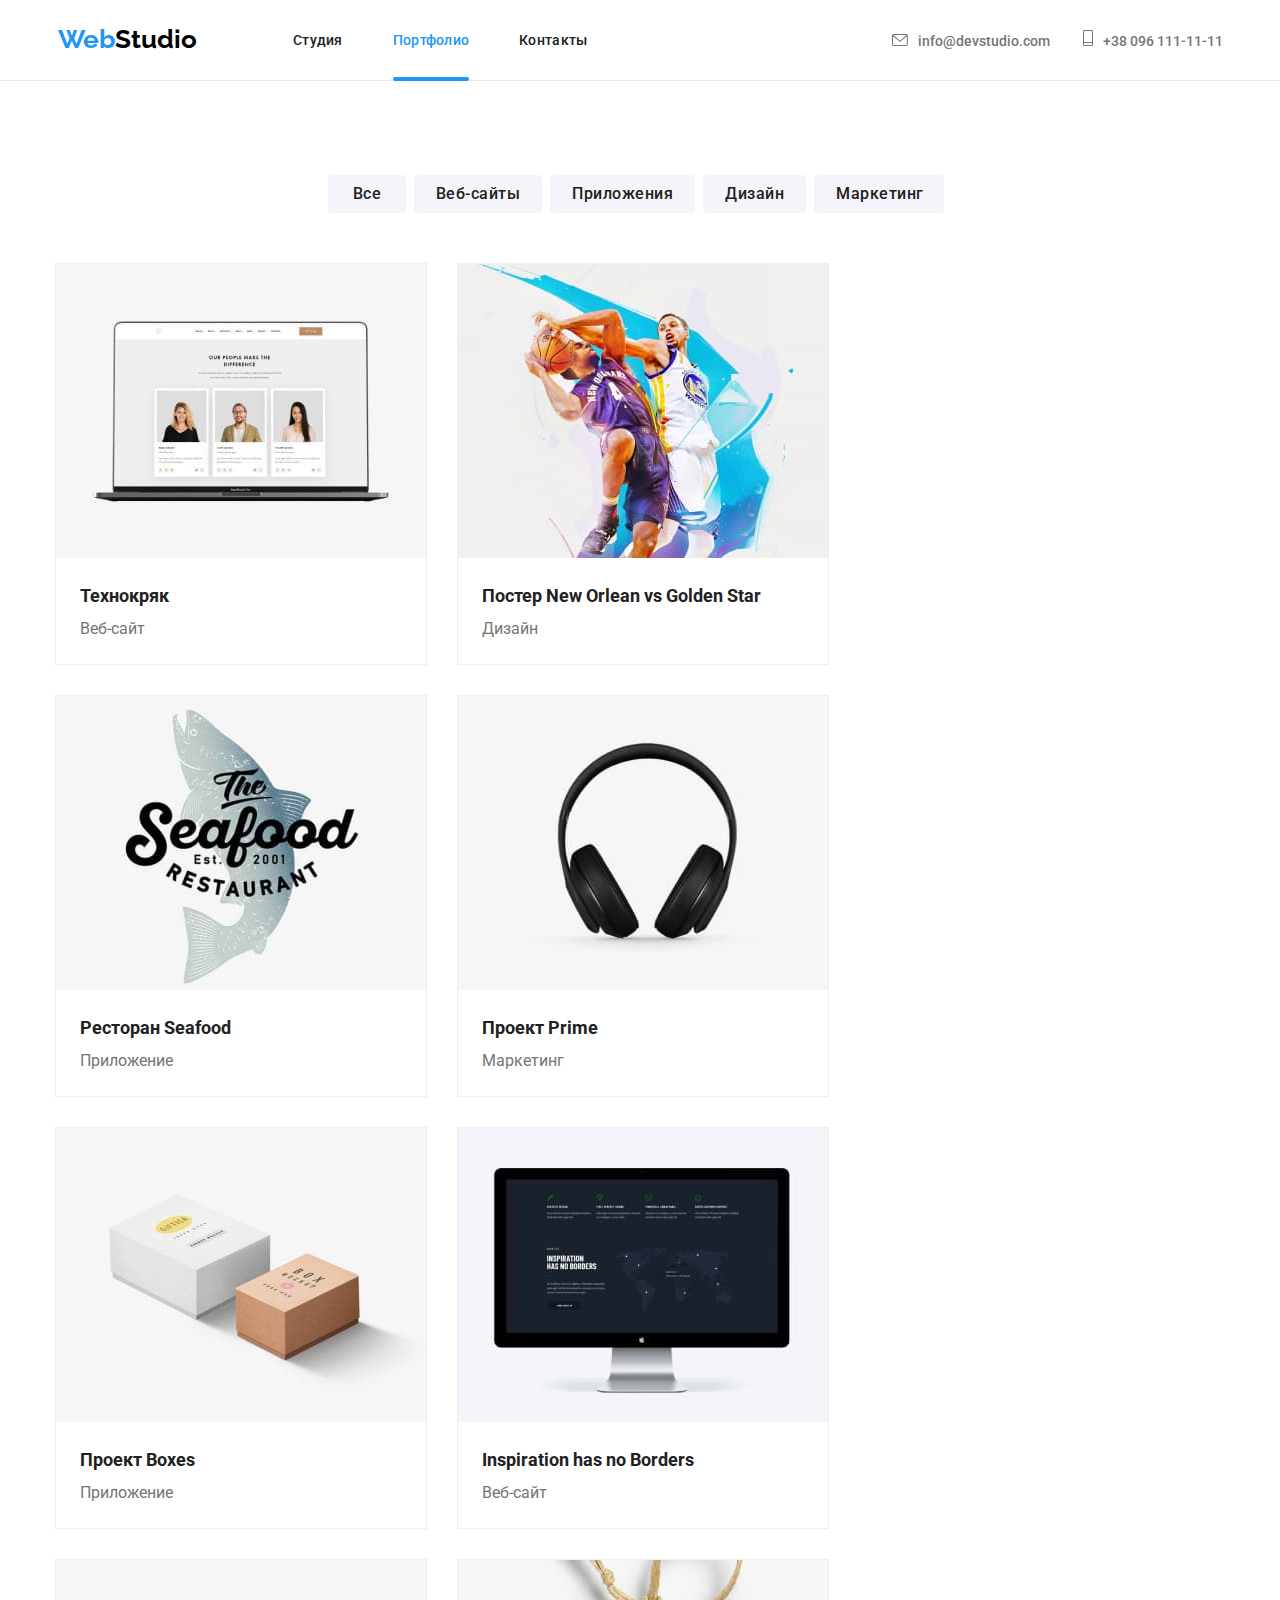
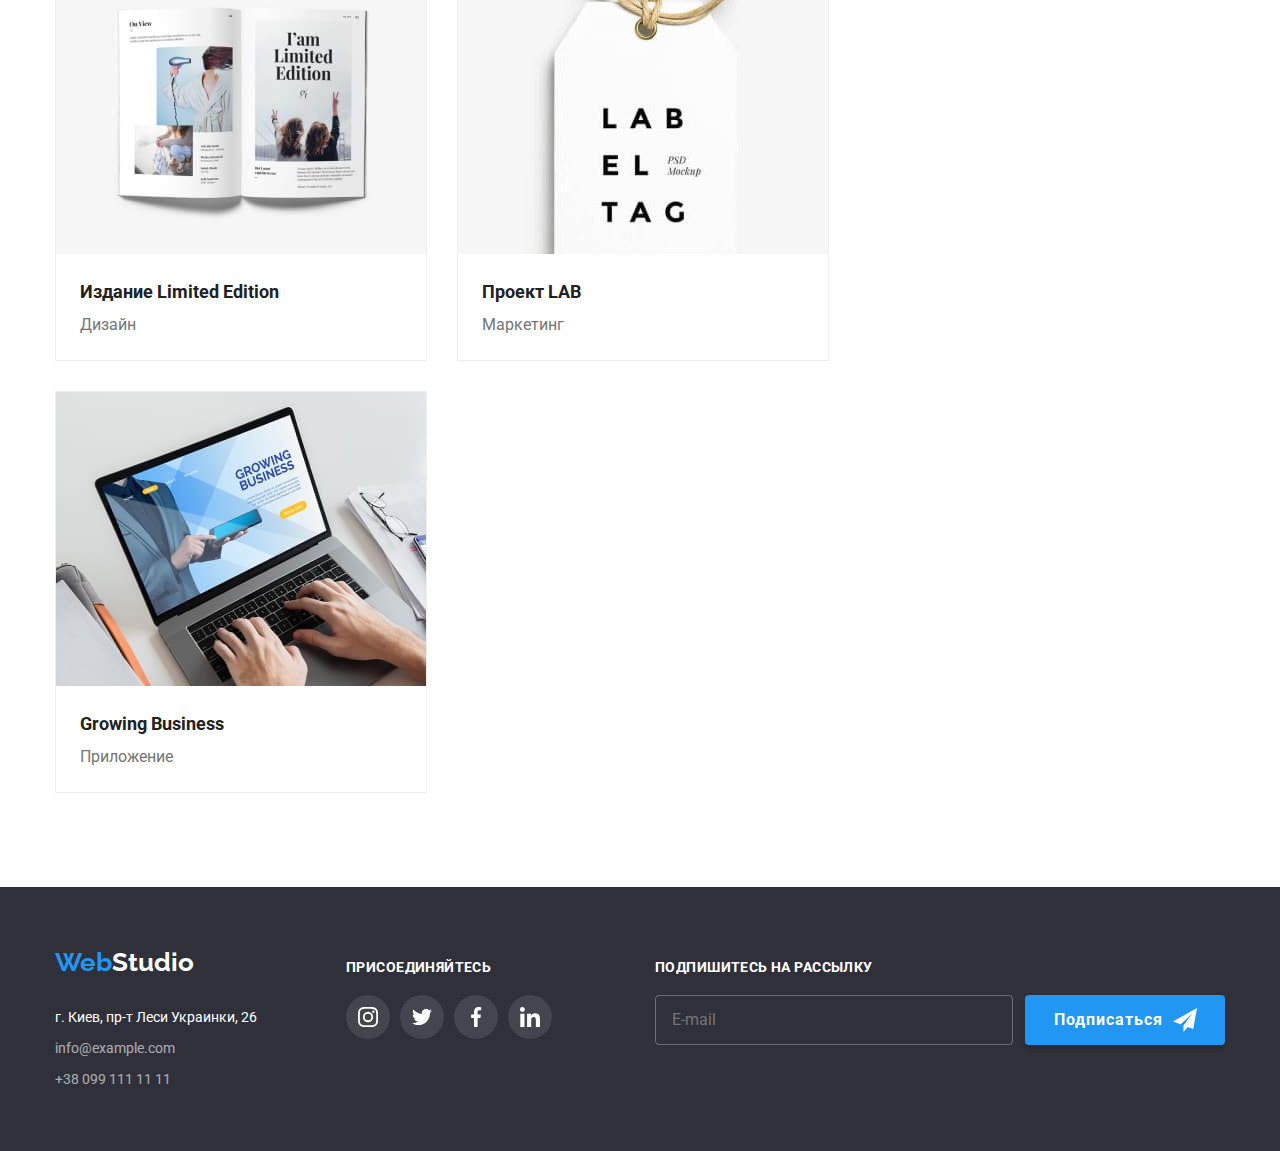
==== portfolio.html @ 34b44bb9 "-" ====
<!DOCTYPE html>
<html lang="ru">
<head>
    <meta charset="UTF-8">
    <meta name="viewport" content="width=device-width, initial-scale=1.0">
    <title>Веб Студия-Портфолио</title>

<!-- подключаем шрифты -->
<link rel="preconnect" href="https://fonts.gstatic.com">
<link href="https://fonts.googleapis.com/css2?family=Raleway:wght@700&family=Roboto:wght@400;500;700;900&display=swap"
      rel="stylesheet">

<!-- подключаем normalize и CSS -->
<!-- <link rel="stylesheet" href="./css/modern-normalize.css"> -->
<link rel="stylesheet" href="https://cdnjs.cloudflare.com/ajax/libs/modern-normalize/1.0.0/modern-normalize.min.css">
<link rel="stylesheet" href="./css/style.css">

</head>
<body>
     <header class="header">
     <div class="container">
     <div class="container-logo">
         <a href="./index.html"><span class="header-logo-web">Web</span><span class="header-logo-studio">Studio</span></a>
            </div>
            <nav class="navigation">
                <ul class="navigation-list">
                    <li class="navigation-list-item">
                        <a class="header-navigation-list-link navigation-link" href="./index.html"> Студия </a>
                    </li>
                    <li class="navigation-list-item">
                        <a class="header-navigation-list-link curentpage accent" href="./portfolio.html"> Портфолио </a>
                    </li>
                    <li class="navigation-list-item">
                        <a class="header-navigation-list-link navigation-link" href="#"> Контакты </a>
                    </li>
                </ul>
            </nav>
        <address class="address">
            <a href="mailto:info@devstudio.com" class="header-email-link">
                <svg class="ico-mail">
                    <use href="./images/icon.svg#envelope">
                    </use>
                </svg>info@devstudio.com
            </a>
            <a href="tel:+380991111111" class="header-tel-link">
                <svg class="ico-tel">
                    <use href="./images/icon.svg#Vector">
                    </use>
                </svg>+38 096 111-11-11
            </a>
        </address>
        </div>
        </header>

<main>
<h1 class="visually-hidden">Портфолио</h1>

<section class="portfolio-section">
   <div class="container"> 
<h2 class="visually-hidden">Список портфолио</h2>
<!--заглавие фильтр-->

<!-- !!! задать в спокойном состоянии фон и цвет и hover + focus -->
<ul class="portfolio-navigation-list">
    <li> <button type="button" class="pbutton all pbtn">Все</button>
    </li>
    <li> <button type="button" class="pbutton website pbtn">Веб-сайты</button>
    </li>
    <li> <button type="button" class="pbutton application pbtn">Приложения</button>
    </li>
    <li> <button type="button" class="pbutton design pbtn">Дизайн</button>
    </li>
    <li> <button type="button" class="pbutton marketing pbtn">Маркетинг</button>
    </li>
</ul>

<!---Проэкты--> 
<ul class="projects-section">
    <li class="projects-section-item">
        <a href="#" class="navigation-list-link">
            <div class="project-card-thumb"> 
                <img src="images/01technocryak.jpg" alt="Ноутбук с изображением веб сайта" width="370" height="294" >
                <p class="thumb">
                        Технокряк это современная площадка распространения
                        коронавируса. Компании используют эту платформу для
                        цифрового шпионажа и атак на защищённые сервера
                        конкурентов.
                </p>
            </div>
            <div class="container-projects">
                 <h3 class="portfolio-card-head">Технокряк</h3>
                 <p class="portfolio-card-text">Веб-сайт</p>
            </div>
        </a>
    </li>
    <li class="projects-section-item">
        <a href="#"  class="navigation-list-link">
            <div class="project-card-thumb">
                <img src="images/02posterneworlean.jpg" alt="Два баскетболиста" width="370" height="294">
                <p class="thumb">
                    Lorem ipsum dolor sit amet consectetur adipisicing elit. 
                    Soluta ad enim alias laboriosam placeat molestiae! Magni autem culpa, 
                    enim voluptas ad asperiores eligendi amet iste pariatur quibusdam deserunt quod maiores.
                </p>
            </div>
            <div class="container-projects">
                 <h3 class="portfolio-card-head">Постер New Orlean vs Golden Star</h3>
                 <p class="portfolio-card-text">Дизайн</p>
            </div>
        </a>
    </li>
    <li class="projects-section-item">
        <a href="#"  class="navigation-list-link">
            <div class="project-card-thumb">
                <img src="images/03restaurantseafood.jpg" alt="Рекламный банер ресторана" width="370" height="294">
                <p class="thumb">
                    Lorem ipsum dolor sit amet consectetur adipisicing elit.
                    Soluta ad enim alias laboriosam placeat molestiae! Magni autem culpa,
                    enim voluptas ad asperiores eligendi amet iste pariatur quibusdam deserunt quod maiores.
                </p>
            </div>
            <div class="container-projects">
                <h3 class="portfolio-card-head">Ресторан Seafood</h3>
                <p class="portfolio-card-text">Приложение</p>
            </div>
        </a>
    </li>
    <li class="projects-section-item">
        <a href="#"  class="navigation-list-link">
            <div class="project-card-thumb">
                <img src="images/04projectprime.jpg" alt="Чёрные наушники" width="370" height="294">
                <p class="thumb">
                    Lorem ipsum dolor sit amet consectetur adipisicing elit.
                    Soluta ad enim alias laboriosam placeat molestiae! Magni autem culpa,
                    enim voluptas ad asperiores eligendi amet iste pariatur quibusdam deserunt quod maiores.
                </p>
            </div>
            <div class="container-projects">
                <h3 class="portfolio-card-head">Проект Prime</h3>
                <p class="portfolio-card-text">Маркетинг</p>
            </div>
        </a>
    </li>
<li class="projects-section-item">
    <a href="#"  class="navigation-list-link">
        <div class="project-card-thumb">
            <img src="images/05projectboxes.jpg" alt="Две коробки белая и коричневая" width="370" height="294">
            <p class="thumb">
                Lorem ipsum dolor sit amet consectetur adipisicing elit.
                Soluta ad enim alias laboriosam placeat molestiae! Magni autem culpa,
                enim voluptas ad asperiores eligendi amet iste pariatur quibusdam deserunt quod maiores.
            </p>
        </div>
        <div class="container-projects">
             <h3 class="portfolio-card-head">Проект Boxes</h3>
             <p class="portfolio-card-text">Приложение</p>
        </div>
    </a>
</li>
<li class="projects-section-item">
    <a href="#"  class="navigation-list-link">
        <div class="project-card-thumb">
            <img src="images/06inspiration.jpg" alt="Монитор с изображением" width="370" height="294">
            <p class="thumb">
                Lorem ipsum dolor sit amet consectetur adipisicing elit.
                Soluta ad enim alias laboriosam placeat molestiae! Magni autem culpa,
                enim voluptas ad asperiores eligendi amet iste pariatur quibusdam deserunt quod maiores.
            </p>
        </div>
        <div class="container-projects">
             <h3 class="portfolio-card-head">Inspiration has no Borders</h3>
             <p class="portfolio-card-text">Веб-сайт</p>
        </div>
    </a>
</li>
<li class="projects-section-item">
    <a href="#"  class="navigation-list-link">
        <div class="project-card-thumb">
            <img src="images/07publishlimitededition.jpg" alt="Открытая книга" width="370" height="294">
            <p class="thumb">
                Lorem ipsum dolor sit amet consectetur adipisicing elit.
                Soluta ad enim alias laboriosam placeat molestiae! Magni autem culpa,
                enim voluptas ad asperiores eligendi amet iste pariatur quibusdam deserunt quod maiores.
            </p>
        </div>
        <div class="container-projects">
             <h3 class="portfolio-card-head">Издание Limited Edition</h3>
             <p class="portfolio-card-text">Дизайн</p>
        </div>
    </a>
</li>
<li class="projects-section-item">
    <a href="#"  class="navigation-list-link">
        <div class="project-card-thumb">
            <img src="images/08projectlab.jpg" alt="Белая этикетка с надписью LAB EL TAG" width="370" height="294">
            <p class="thumb">
               Lorem ipsum dolor sit amet consectetur adipisicing elit.
               Soluta ad enim alias laboriosam placeat molestiae! Magni autem culpa,
               enim voluptas ad asperiores eligendi amet iste pariatur quibusdam deserunt quod maiores.
            </p>
        </div>
        <div class="container-projects">
             <h3 class="portfolio-card-head">Проект LAB</h3>
             <p class="portfolio-card-text">Маркетинг</p>
        </div>
    </a>
</li>
<li class="projects-section-item">
    <a href="#"  class="navigation-list-link">
        <div class="project-card-thumb">
            <img src="images/09growingbusiness.jpg" alt="Ноутбук на рабочем столе с открытым приложением" width="370" height="294">
            <p class="thumb">
               Lorem ipsum dolor sit amet consectetur adipisicing elit.
               Soluta ad enim alias laboriosam placeat molestiae! Magni autem culpa,
               enim voluptas ad asperiores eligendi amet iste pariatur quibusdam deserunt quod maiores.
            </p>
        </div>
        <div class="container-projects">
             <h3 class="portfolio-card-head">Growing Business</h3>
             <p class="portfolio-card-text">Приложение</p>
        </div>
    </a>
</li>
</ul>
</div> 
</section>
   
 </main>

<!-- Подвал -->
<footer class="footer">
    <div class="container flex">
        <div class="contaсt-navigation">
            <a href="index.html"><span class="footer-logo-web">Web</span><span
                    class="footer-logo-studio">Studio</span></a>
            <address>
                <ul class="footer-address-list">
                    <li class="footer-address-location">
                        <a href="https://goo.gl/maps/pXZyXXm4pR66iuyq8" class="footer-address-location-link">г. Киев,
                            пр-т Леси Украинки, 26</a>
                    </li>
                    <li class="footer-address-contact">
                        <a href="mailto:info@example.com" class="footer-address-contact-link">info@example.com</a>
                    </li>
                    <li class="footer-address-contact">
                        <a href="tel:+380991111111" class="footer-address-contact-link">+38 099 111 11 11</a>
                    </li>
                </ul>
            </address>
        </div>
        <div class="social">
            <p class="slogan">присоединяйтесь</p>
            <ul class="connect-list">

                <li class="connect-item">
                    <a href="" class="connect-link">
                        <svg class="connect-icon">
                            <use href="./images/icon.svg#instagram"></use>
                        </svg>
                    </a>
                </li>

                <li class="connect-item">
                    <a href="" class="connect-link">
                        <svg class="connect-icon">
                            <use href="./images/icon.svg#twitter"></use>
                        </svg>
                    </a>
                </li>

                <li class="connect-item">
                    <a href="" class="connect-link">
                        <svg class="connect-icon">
                            <use href="./images/icon.svg#facebook"></use>
                        </svg>
                    </a>
                </li>

                <li class="connect-item">
                    <a href="" class="connect-link">
                        <svg class="connect-icon">
                            <use href="./images/icon.svg#linkedin"></use>
                        </svg>
                    </a>
                </li>

            </ul>
        </div>
        <!--Подпишитесь на рассылку Подвал-->
        <div class="subscribe">
            <p class="subscribe-text">Подпишитесь на рассылку</p>
            <form action="" class="subscribe-form">
        
                <input type="text" name="foot_email" id="foot_email" class="footer-input" placeholder="E-mail">
        
                <button type="submit" class="subscribe-button">
                    <span class="subscribe-button-text">Подписаться</span>
                    <svg class="subscribe-button-icon">
                        <use href="./images/icon.svg#icon-icon-send"></use>
                    </svg>
                </button>
            </form>
        </div>
        </div>
        </footer>
</body>
</html>
---- css/style.css ----
/* Глобальный border-box */
/* html {
  box-sizing: border-box;
}

*,
*::before,
*::after {
  box-sizing: inherit;
} */

* *,
*::before,
*::after {
  box-sizing: border-box;
}

:root {
  /*Шрифты*/
  --maine-font: Roboto, sans-serif;
  --secondary-font: Raleway, sans-serif;

  /*общее использует logo; hover; focus; hero-bottom */
  --accent-color: #2196f3;
  --main-color-text: #212121;
  --second-color-text: #757575;
  --separatory-line: #ececec;
  --social-icon: #afb1b8;
  --icon-link-color: #afb1b8;
  --close-color: rgba(0, 0, 0, 0.1);

  /*герой*/
  --hero-background-color: #c4c4c4;
  --hero-text-color: #fff;
  --hero-button-text-color: #ffffff;

  /*модальное окно*/
  --backdrop-color: rgba(0, 0, 0, 0.5);
  --portfolio-button-bgcolor-active: #2196f3;

  /*форма модального окна*/
  --text-lable: #757575;
  --modal-form-input-border-color: rgba(33, 33, 33, 0.2);
  --commits-placeholder: rgba(117, 117, 117, 0.5);
  --input-icon-color: #212121;
  --input-focus-icon-color: #2196f3;
  --checkbox-border: #212121;
  --modal--button-hover: #188ce8;

  /*наша команда*/
  --social-ico-acent: #fff;

  /*подвал*/
  --footer-bgcolor: #2f303a;
  --logo-text-color: #fff;
  --footer-text-color: #ffffff;
  --footer-address-contact: rgba(255, 255, 255, 0.6);
  --logo-text-color-10p: rgba(255, 255, 255, 0.1);
  --subscribe-button-color: #2196f3;
  --subscribe-button-text: #fff;
  --button-shadow-box: rgba(0, 0, 0, 0.15);
  --input-border: rgba(255, 255, 255, 0.3);
  --footer-input-user-text: #fff;

  /*Карточка портфолио*/
  --portfolio-button-text-active-color: #fff;
  --thumb-text-color: #fff;
  --thumb-background-color: rgba(33, 150, 243, 0.9);
}
h1,
h2,
h3,
h4,
h5,
h6,
p {
  margin: 0;
}

ul,
ol {
  margin: 0;
  padding: 0;
}

img {
  display: block;
}

.address {
  font-style: normal;
}

/* убираем подчёркивание с ссылок */
a {
  text-decoration: none;
}
/* a:visited {
  color: #000000; 
 } */

/* убираем точки из списков */
ul {
  list-style: none;
}

/* скрываем заголовки */
.visually-hidden {
  position: absolute;
  width: 1px;
  height: 1px;
  margin: -1px;
  border: 0;
  padding: 0;
  white-space: nowrap;
  clip-path: inset(100%);
  clip: rect(0 0 0 0);
  overflow: hidden;
}

.container {
  width: 1200px;
  margin-left: auto;
  margin-right: auto;
  /* margin: 0 auto; */
  padding-left: 15px;
  padding-right: 15px;
}

/* контейнер для логотипа */
.container-logo {
  display: inline-block;
  min-width: 145px;
  margin-right: 93px;
  text-align: center;
}

/* логотип web */
.header-logo-web {
  font-family: var(--secondary-font);
  font-style: normal;
  font-weight: bold;
  font-size: 26px;
  line-height: 31px;
  color: var(--accent-color);
}

/* логотип studio */
.header-logo-studio {
  font-family: var(--secondary-font);
  font-style: normal;
  font-weight: bold;
  font-size: 26px;
  line-height: 31px;
  color: #000000;
}

/* контейнер размер */
.header {
  border-bottom: 1px solid var(--separatory-line);
  /* padding-top: 24px;
  padding-bottom: 25px; */
  max-width: 1600px;
  margin-left: auto;
  margin-right: auto;
}

.header .container {
  display: flex;
  align-items: center;
  box-sizing: border-box;
  background-color: #fff;
}

/* ссылка на email в хедере*/
.header-email-link {
  text-decoration: none;
  font-family: var(--maine-font);
  font-style: normal;
  font-weight: 500;
  font-size: 14px;
  line-height: 16px;
  color: var(--second-color-text);
  margin-right: 30px;
}
/*ссылка на телефон в хедере*/
.header-tel-link {
  text-decoration: none;
  font-family: var(--maine-font);
  font-style: normal;
  font-weight: 500;
  font-size: 14px;
  line-height: 16px;
  color: var(--second-color-text);
}

/* стили ссылки при ховере для адреса */
.header-email-link:hover,
.header-tel-link:hover,
.header-email-link:focus,
.header-tel-link:focus {
  text-decoration: none;
  font-family: var(--maine-font);
  font-style: normal;
  font-weight: 500;
  font-size: 14px;
  line-height: 16px;
  color: var(--accent-color);
  transition: color 250ms cubic-bezier(0.4, 0, 0.2, 1);
  /* outline: none; */
}
/* Студия - Наша Команда акцент ссылок - иконки */
.social-icon:hover,
.social-icon:focus {
  background-color: var(--accent-color);
  border-radius: 50%;
  color: var(--social-ico-acent);
  /* outline: none; */
}

/* Подвал акцент ссылок */
.connect-link:hover,
.connect-link:focus {
  border-radius: 50%;
  background-color: var(--accent-color);
  /* outline: none; */
}

.link-icon:hover,
.link-icon:focus {
  color: var(--accent-color);
  /* outline: none; */
}
.ico-mail {
  width: 16px;
  height: 12px;
  margin-right: 10px;
  fill: currentColor;
}
.ico-tel {
  width: 10px;
  height: 16px;
  margin-right: 10px;
  fill: currentColor;
  text-align: center;
}

/* hero */
.hero {
  box-sizing: border-box;
  text-align: center;
  max-width: 1600px;
  height: 600px;
  margin-left: auto;
  margin-right: auto;
  background-image: linear-gradient(
      to right,
      rgba(47, 48, 58, 0.4),
      rgba(47, 48, 58, 0.4)
    ),
    url("../images/hero.jpg");
  background-repeat: no-repeat;
  background-position: center;
  background-size: cover;
  padding-top: 200px;
  padding-bottom: 200px;
}

.hero-title {
  display: inline-block;
  font-family: var(--maine-font);
  font-weight: 900;
  font-size: 44px;
  line-height: 1.363;
  text-align: center;
  letter-spacing: 0.06em;
  text-transform: uppercase;
  color: #ffffff;

  margin-left: auto;
  margin-right: auto;
  margin-bottom: 30px;
  width: 696px;
  min-height: 120px;
  /* margin: 200px 452px 30px 452px; */
}

/* кнопка для hero - главная страница  */
.hero-button {
  display: flex;
  padding: 0;
  width: 200px;
  min-height: 50px;
  box-shadow: 0px 4px 4px rgba(0, 0, 0, 0.15);
  border-radius: 4px;
  border: none;
  background-color: var(--accent-color);
  justify-content: center;
  align-items: center;
  margin-left: auto;
  margin-right: auto;
  color: var(--hero-button-text-color);
  letter-spacing: 0.06em;
  font-family: var(--maine-font);
  font-weight: 700;
  font-size: 16px;
  line-height: 1.875;
  /* padding: 10px 32px;
  margin: 0px 700px 294px 700px;
  text-align: center; */
}

/*  Особенности */
.features {
  padding-top: 94px;
}
.features-list {
  display: flex;
}

.indent {
  margin-right: 30px;
}

.features-item {
  width: 270px;
  padding: 0px;
}

.features-item-head {
  font-family: var(--maine-font);
  font-style: normal;
  font-weight: bold;
  font-size: 14px;
  line-height: 16px;
  color: var(--main-color-text);
  text-transform: uppercase;
  padding: 0px;
  margin-top: 30px;
}
.features-item-text {
  font-family: var(--maine-font);
  font-style: normal;
  font-weight: normal;
  font-size: 14px;
  line-height: 24px;
  color: var(--second-color-text);

  margin-top: 10px;
  padding: 0px;
}

.features-icon-box {
  display: flex;
  align-items: center;
  justify-content: center;
  height: 120px;
  border: none;
  border-radius: 4px;
  background-color: #f5f4fa;
}
.features-icon {
  width: 70px;
}
/*  Чем мы занимаемся head */

.whatwedo {
  padding-top: 94px;
  padding-bottom: 94px;
}
.whatwedo-head {
  font-family: var(--maine-font);
  font-style: normal;
  font-weight: bold;
  font-size: 36px;
  line-height: 42px;
  text-align: center;
  color: var(--main-color-text);
}

.whatwedo-list {
  display: flex;
  margin-top: 50px;
}
.whatwedo-item {
  position: relative;
  width: 370px;
  height: 294px;
  background-color: var(--second-color-text);
}
.whatwedo-label {
  position: absolute;
  display: flex;
  justify-content: center;
  align-items: center;
  bottom: 0;
  width: 370px;
  height: 70px;
  background-color: rgba(47, 48, 58, 0.8);
}

.whatwedo-lable-text {
  font-family: var(--maine-font);
  font-style: normal;
  font-weight: bold;
  font-size: 14px;
  line-height: 1.142;
  text-align: center;
  text-transform: uppercase;
  color: #fff;
}

/* Наша команда head*/
.ourteam {
  background-color: #f5f4fa;
  padding-top: 94px;
  padding-bottom: 94px;
}
.ourteam-head {
  font-family: var(--maine-font);
  font-style: normal;
  font-weight: bold;
  font-size: 36px;
  line-height: 42px;
  text-align: center;
  color: var(--main-color-text);
}

.ourteam-list {
  display: flex;
  margin-top: 50px;
}

.container-item {
  display: flex;
  flex-direction: column;
  width: 270px;
  height: 428px;
  background-color: #fff;
  box-shadow: 0px 1px 3px rgba(0, 0, 0, 0.12), 0px 1px 1px rgba(0, 0, 0, 0.14),
    0px 2px 1px rgba(0, 0, 0, 0.2);
  border-radius: 0px 0px 4px 4px;
}
/* Наша команда list h3 */
.ourteam-card-head {
  font-family: var(--maine-font);
  font-style: normal;
  font-weight: 500;
  font-size: 16px;
  line-height: 19px;
  color: var(--main-color-text);
}

/* .ourteam-img {
  display: flex;
  flex-direction: column-reverse;
} */

.ourteam-card-text {
  font-family: var(--maine-font);
  font-style: normal;
  font-weight: normal;
  font-size: 16px;
  line-height: 19px;
  letter-spacing: 0.03em;
  color: var(--second-color-text);
  margin-top: 10px;
}
/*  наша команда container */
.container-ourteam {
  text-align: center;
  padding-top: 30px;
  padding-bottom: 16px;
}
/*  Наша команда SVG */
.card-social-icon {
  display: flex;
  align-items: center;
  justify-content: center;
  width: 206px;
  height: 44px;
  margin: 0 auto 0 auto;
}
.item-social-icon {
  display: flex;
  align-items: center;
  justify-content: center;
  width: 44px;
  height: 44px;

  margin-right: 10px;
}
/*ссылка иконок карточки*/
.social-icon {
  width: 44px;
  height: 44px;
  padding: 12px;
  background-color: transparent;
  border-radius: 50%;
  color: var(--social-icon);
  transition-property: background-color, color;
  transition-duration: 250ms;
  transition-timing-function: cubic-bezier(0.4, 0, 0.2, 1);
}
.svg-icon {
  width: 20px;
  height: 20px;
  fill: currentColor;
}

/* ПОРТФОЛИО */

.portfolio-section {
  box-sizing: border-box;
  /* width: 1170px;
  min-height: 1360px; */
  padding-top: 94px;
  padding-bottom: 94px;
  margin-left: auto;
  margin-right: auto;
}

.portfolio-navigation-list {
  display: flex;
  /* width: 611px;
  height: 54px; */
  list-style: none;
  justify-content: center;
  margin-bottom: 50px; /*16+34 */
}

/* кнопки (фильтр) для портфолио  */
.pbtn {
  font-family: var(--maine-font);
  font-weight: 500;
  font-size: 16px;
  line-height: 1.625;
  letter-spacing: 0.03em;
  border: none;
  border-radius: 4px;
  color: var(--main-color-text);
  background-color: #f5f4fa;
  padding-top: 6px;
  padding-right: 22px;
  padding-bottom: 6px;
  padding-left: 22px;
}

/* стили кнопок при ховере в портфолио */
.pbtn:hover,
.pbtn:focus {
  background-color: var(--accent-color);
  border: none;
  border-radius: 4px;
  font-style: normal;
  font-weight: 500;
  font-size: 16px;
  line-height: 1.625;
  color: #fff;
  /* outline: none; */

  box-shadow: 0px 3px 1px rgba(0, 0, 0, 0.1), 0px 1px 2px rgba(0, 0, 0, 0.08),
    0px 2px 2px rgba(0, 0, 0, 0.12);
}
.all {
  width: 78px;
}
.web-site {
  min-width: 128px;
}
.application {
  width: 145px;
}
.design {
  width: 103px;
}
.marketing {
  width: 130px;
}
.pbutton {
  margin-right: 8px;
  min-height: 38px;
  cursor: pointer;
}

/* ПОРТФОЛИО Проэкты карточки выстраиваем в несколько строк */
.projects-section {
  display: flex;
  flex-wrap: wrap;
  margin-left: -30px;
  margin-bottom: -30px;
}

.projects-section li {
  margin-left: 30px;
  margin-bottom: 30px;
  border: 1px solid #eeeeee;
}
.container-projects {
  padding-top: 20px;
  padding-left: 24px;
  padding-bottom: 20px;
}

/*  навигация студия */
.navigation {
  font-family: var(--maine-font);
  font-weight: 500;
  font-size: 14px;
  line-height: 1.143;
  letter-spacing: 0.02em;
  color: var(--main-color-text);
  width: 294px;

  display: block;
  margin-right: 305px;
}

.navigation-list {
  list-style: none;
  font-family: var(--maine-font);
  font-style: normal;
  font-weight: 500;
  font-size: 14px;
  line-height: 1.142;

  padding-left: 0;
  display: flex;
}

.navigation-list-item:not(:last-child) {
  margin-right: 50px;
}
.navigation-list-item {
  position: relative;
  padding: 32px 0 32px 0;
}

/*фокус текущей страницы */
.accent {
  color: var(--accent-color);
}

.accent::after {
  content: "";
  position: absolute;
  left: 0;
  bottom: 0;
  transform: translateY(1px);
  display: block;
  width: 100%;
  height: 4px;
  background-color: var(--accent-color);
  border-radius: 8px;
}

/*нижняя линия при hover и focus ссылки*/
.navigation-link::after {
  content: "";

  position: absolute;
  left: 0;
  bottom: 0;

  /*opacity: 0;*/
  transform: translateY(1px) scaleX(0);
  transition: transform 250ms cubic-bezier(0.4, 0, 0.2, 1);

  display: block;
  width: 100%;
  height: 4px;
  background-color: var(--accent-color);
  border-radius: 2px;
}
.navigation-link:hover::after,
.navigation-link:focus::after {
  /*opacity: 1;*/
  transform: translateY(1px) scaleX(1);
}

.navigation-link:hover,
.navigation-link:focus {
  color: var(--accent-color);
}

/*ссылки навигации*/

.header-navigation-list-link,
.navigation-list-link {
  text-decoration: none;
  color: var(--main-color-text);

  display: block;
}
/* НАВИГАЦИЯ стили ссылки при ховере */

.header-navigation-list-link:hover,
.header-navigation-list-link:focus {
  color: var(--accent-color);
  /* outline: none; */
}

/* ПОРТФОЛИО стили ссылки при ховере карточки-проэкты */

/* тень на карточке при ховере и фокусе */
.navigation-list-link:hover,
.navigation-list-link:focus {
  /* outline: none; */
  box-shadow: 0px 1px 1px rgba(0, 0, 0, 0.12), 0px 4px 4px rgba(0, 0, 0, 0.06),
    1px 4px 6px rgba(0, 0, 0, 0.16);
}
/*оверлей по ховеру*/
.navigation-list-link:hover .thumb,
.navigation-list-link:focus .thumb {
  transform: translateY(0);
  width: 100%;
  height: 100%;
}

/* ПОРТФОЛИО, синий оверлей с текстом поверх изображения выезжает снизу изображения */

/*скрытие оверлея*/
.project-card-thumb {
  position: relative;
  overflow: hidden;
}

/* оверлей */
.thumb {
  position: absolute;
  left: 0;
  top: 0;
  width: 100%;
  height: 100%;
  font-family: var(--maine-font);
  font-style: normal;
  font-weight: normal;
  font-size: 18px;
  line-height: 1.555;
  letter-spacing: 0.03em;
  color: var(--thumb-text-color);
  background-color: var(--thumb-background-color);
  padding: 63px 24px;
  cursor: default;
  /* overflow: scroll; */
  transform: translateY(100%);
  transition: transform 250ms cubic-bezier(0.4, 0, 0.2, 1);
}

/* портфолио list*/
.portfolio-card-head {
  font-family: var(--maine-font);
  font-style: normal;
  font-weight: 700;
  font-size: 18px;
  line-height: 36px;
  color: var(--main-color-text);
}
.portfolio-card-text {
  font-family: var(--maine-font);
  font-style: normal;
  font-weight: normal;
  font-size: 16px;
  line-height: 30px;
  color: var(--second-color-text);
}

/* подсветка ссылки текущей страницы */
.curentpage {
  color: var(--accent-color);
}

/* Постоянные клиенты */
.clients {
  width: 1170px;
  padding-top: 94px;
  padding-bottom: 94px;
  margin-right: auto;
  margin-left: auto;
}
.conteiner-clients {
  max-width: 1700px;
  height: 182px;
}

.header-client {
  font-family: var(--maine-font);
  font-style: normal;
  font-weight: bold;
  font-size: 36px;
  line-height: 1.166;
  text-align: center;
  letter-spacing: 0.03em;
  color: var(--main-color-text);
}

.list-client-icon {
  display: flex;
  width: 170px;
  height: 90px;
  margin-top: 50px;
}
.item-client-icon:not(:last-child) {
  margin-right: 30px;
}
.link-icon {
  display: flex;
  align-items: center;
  justify-content: center;
  width: 170px;
  height: 90px;
  color: var(--icon-link-color);
  border: 1px solid;
  border-radius: 4px;
  transition-property: color;
  transition-duration: 250ms;
  transition-timing-function: cubic-bezier(0.4, 0, 0.2, 1);
}
.logo-1 {
  width: 45px;
  height: 50px;
  fill: currentColor;
}
.logo-2 {
  width: 40px;
  height: 52px;
  fill: currentColor;
}
.logo-3 {
  width: 41px;
  height: 43px;
  fill: currentColor;
}
.logo-4 {
  width: 80px;
  height: 42px;
  fill: currentColor;
}
.logo-5 {
  width: 59px;
  height: 47px;
  fill: currentColor;
}
.logo-6 {
  width: 89px;
  height: 46px;
  fill: currentColor;
}

/*   подвал    */
.footer {
  font-family: var(--secondary-font);
  font-style: normal;
  font-weight: bold;
  font-size: 26px;
  line-height: 31px;
  background-color: #2f303a;
  padding-top: 60px;
  padding-bottom: 60px;
}
.footer-logo-web {
  color: var(--accent-color);
}

.footer-logo-studio {
  color: var(--footer-text-color);
}
.footer-address-list {
  list-style: none;
  margin-top: 20px;
  /* width: 231px; */
}
.footer-address-location-link {
  font-family: var(--maine-font);
  font-style: normal;
  font-weight: normal;
  font-size: 14px;
  line-height: 24px;
  color: var(--footer-text-color);
}
.footer-address-contact-link {
  font-family: var(--maine-font);
  font-style: normal;
  font-weight: normal;
  font-size: 14px;
  line-height: 24px;
  color: var(--footer-text-color);
  opacity: 0.6;
}
.address {
  font-style: normal;
}

.contaсt-navigation {
  margin-right: 70px;
  width: 231px;
}
.flex {
  display: flex;
}
.social {
  /* display: block; */
  padding-top: 12px;
}

.slogan {
  font-family: var(--maine-font);
  font-style: normal;
  font-weight: bold;
  font-size: 14px;
  line-height: 1.142;
  letter-spacing: 0.03em;
  text-transform: uppercase;
  color: #fff;
}
.connect-list {
  display: flex;
  align-items: center;
  justify-content: center;
  margin-top: 20px;
}
.connect-item {
  margin-right: 10px;
}
.connect-link {
  display: flex;
  align-items: center;
  justify-content: center;
  width: 44px;
  height: 44px;
  border-radius: 50%;
  background-color: var(--logo-text-color-10p);
  color: var(--logo-text-color);
  transition-property: background-color;
  transition-duration: 250ms;
  transition-timing-function: cubic-bezier(0.4, 0, 0.2, 1);
}

/*иконка*/
.connect-icon {
  width: 20px;
  height: 20px;
  fill: currentColor;
}

/*форма для подписания*/
.subscribe {
  width: 570px;
  height: 86px;
  padding-top: 12px;
  margin-left: 93px;
  /* margin: 72px 0 94px 93px; */
}
/*призыв*/
.subscribe-text {
  font-family: var(--maine-font);
  font-style: normal;
  font-weight: bold;
  font-size: 14px;
  line-height: 1.142;
  letter-spacing: 0.03em;
  text-transform: uppercase;

  color: var(--logo-text-color);

  /*outline: 1px solid orange;*/
}
/*форма заполнения*/
.subscribe-form {
  display: flex;
}
/*кнопка отправить*/
.subscribe-button {
  display: flex;
  align-items: center;
  width: 200px;
  height: 50px;
  margin-top: 20px;
  margin-left: 12px;
  padding-left: 29px;
  padding-right: 28px;
  border: none;
  border-radius: 4px;
  background-color: var(--subscribe-button-color);
  box-shadow: 0px 4px 4px var(--button-shadow-box);
}
.subscribe-button:focus {
  outline: 2px solid black;
}

/*поле заполнения*/
.footer-input {
  width: 358px;
  height: 50px;
  margin-top: 20px;
  padding-left: 16px;
  font-family: var(--maine-font);
  font-style: normal;
  font-weight: normal;
  font-size: 16px;
  line-height: 20px;
  border: 1px solid var(--input-border);
  border-radius: 4px;
  background-color: transparent;
  color: var(--footer-input-user-text);
}
/*надпись на кнопке*/
.subscribe-button-text {
  font-family: var(--maine-font);
  font-style: normal;
  font-weight: bold;
  font-size: 16px;
  line-height: 1.875;
  /* identical to box height, or 187% */

  letter-spacing: 0.06em;

  color: var(--subscribe-button-text);
}
/*иконка кнопки "Подписаться"*/
.subscribe-button-icon {
  width: 24px;
  height: 24px;
  margin-left: 10px;
  /* fill: #fff; */
}

/*===модальное окно===*/
/*фон модального окна*/
.backdrop {
  position: fixed;
  top: 0;
  left: 0;
  width: 100%;
  height: 100%;
  opacity: 1;
  transform: scale(1);
  transition: opacity 1000ms cubic-bezier(0.4, 0, 0.2, 1) 250ms;
  background-color: var(--backdrop-color);
}

/*скрытие фона*/
.backdrop.is-hidden {
  opacity: 0;
  pointer-events: none;
  transform: scale(0);
  transition: transform 1000ms cubic-bezier(0.4, 0, 0.2, 1),
    opacity 750ms cubic-bezier(0.4, 0, 0.2, 1);
}

/* М О Д А Л Ь Н О Е   О К Н О */
.modal-port {
  position: absolute;
  top: 50%;
  left: 50%;
  transform: translate(-50%, -50%) scale(1) perspective(500px) rotateY(0deg);
  transition: transform 750ms cubic-bezier(0.4, 0, 0.2, 1),
    opacity 250ms cubic-bezier(0.4, 0, 0.2, 1);
  padding: 40px;

  width: 528px;
  height: 581px;
  background-color: var(--hero-text-color);

  /*outline: 1px solid red;*/
}
.backdrop.is-hidden > .modal-port {
  position: absolute;
  top: 50%;
  left: 50%;
  transform: translate(-50%, -50%) scale(0) perspective(500px) rotateY(90deg);
  transition: transform 750ms cubic-bezier(0.4, 0, 0.2, 1),
    opacity 500ms cubic-bezier(0.4, 0, 0.2, 1);
  padding: 40px;

  width: 528px;
  height: 581px;
  background-color: var(--hero-text-color);
}

/*иконка закрытия круг*/
.round {
  position: fixed;
  top: 8px;
  right: 8px;
  width: 30px;
  height: 30px;

  /*z-index: 30px;*/

  border: 1px solid var(--close-color);
  border-radius: 50%;
  background-color: var(--logo-text-color);

  display: flex;
  align-items: center;
  justify-content: center;

  /*outline: 1px solid red;*/
}
/*иконка закрытия (крестик)*/
.close-icon {
  width: 12px;
  height: 12px;
  transition: fill 250ms cubic-bezier(0.4, 0, 0.2, 1);
  /*outline: 1px solid red;*/
}
.round:hover > .close-icon {
  fill: var(--accent-color);
  transition: fill 250ms cubic-bezier(0.4, 0, 0.2, 1);
}

/*Оглавление формы модального окна*/
.modal-head {
  width: 448px;
  height: 23px;
  font-family: var(--maine-font);
  font-style: normal;
  font-weight: bold;
  font-size: 20px;
  line-height: 1.15;
  letter-spacing: 0.03em;
  color: var(--reature-head-color);
}
/*форма поля ввода*/
.modal-form {
  width: 448px;
  height: 342px;
  margin-top: 12px;
}
.modal-form-input {
  /* position: relative; */
  width: 448px;
  margin-top: 4px;
  border-radius: 4px;
  border: 1px solid var(--modal-form-input-border-color);
  padding: 11px 11px 11px 42px;
  transition-property: border-color;
  transition-duration: 250ms;
  transition-timing-function: cubic-bezier(0.4, 0, 0.2, 1);
}
.modal-form-input:focus {
  outline: none;
  border: 1px solid var(--accent-color);
  border-radius: 4px;
  padding-left: 42px;

  transition-property: border-color;
  transition-duration: 250ms;
  transition-timing-function: cubic-bezier(0.4, 0, 0.2, 1);
}
.icon-form {
  position: absolute;
  left: 15px;
  top: 35px;
  width: 18px;
  height: 18px;
  fill: var(--input-icon-color);

  transition-property: fill;
  transition-duration: 250ms;
  transition-timing-function: cubic-bezier(0.4, 0, 0.2, 1);
}

.modal-form-input:focus ~ .icon-form {
  fill: var(--input-focus-icon-color);

  transition-property: fill;
  transition-duration: 250ms;
  transition-timing-function: cubic-bezier(0.4, 0, 0.2, 1);
}
/*поле коментариев*/
.commits {
  width: 448px;
  height: 120px;
  resize: none;
  padding: 12px 16px;
  margin-top: 4px;
  border-radius: 4px;
  border: 1px solid var(--modal-form-input-border-color);

  transition-property: border-color;
  transition-duration: 250ms;
  transition-timing-function: cubic-bezier(0.4, 0, 0.2, 1);
}

.commits:focus {
  width: 448px;
  height: 120px;
  resize: none;
  padding: 12px 16px;
  margin-top: 4px;
  border-radius: 4px;
  border: 1px solid var(--accent-color);
  outline: none;

  transition-property: border-color;
  transition-duration: 250ms;
  transition-timing-function: cubic-bezier(0.4, 0, 0.2, 1);
}
.commits::placeholder {
  font-family: var(--maine-font);
  font-style: normal;
  font-weight: normal;
  font-size: 12px;
  line-height: 1.166;
  letter-spacing: 0.01em;

  color: var(--commits-placeholder);
}
/*подписи полей ввода*/
.text-lable {
  font-family: var(--maine-font);
  font-style: normal;
  font-weight: normal;
  font-size: 12px;
  line-height: 1.166;

  /*letter-spacing: 0.01em;*/

  color: var(--text-lable);
}
.form-blok {
  position: relative;
  width: 448px;
  height: 58px;
  margin-top: 10px;
}
/*чекбокс*/
.form-blok-commit {
  width: 448px;
  margin-top: 10px;
}
.contract {
  position: relative;
  width: 448px;
  height: 24px;
  margin: 20px auto 0;
}
.contract input[type="checkbox"] {
  /*скрываем элемент*/
  position: absolute;
  width: 1px;
  height: 1px;
  margin: -1px;
  border: 0;
  padding: 0;

  white-space: nowrap;
  clip-path: inset(100%);
  clip: rect(0 0 0 0);
  overflow: hidden;
}
.contract-checkbox {
  position: absolute;
  top: 50%;
  left: 0;
  transform: translateY(-50%);

  width: 16px;
  height: 15px;

  background-color: #fff;
  border: 2px solid var(--checkbox-border);
  border-radius: 2px;

  transition: background-color 250ms cubic-bezier(0.4, 0, 0.2, 1),
    border 250ms cubic-bezier(0.4, 0, 0.2, 1);
}
.contract input[type="checkbox"]:checked + .contract-checkbox {
  position: absolute;
  top: 50%;
  left: 0;
  transform: translateY(-50%);

  width: 16px;
  height: 15px;

  background-image: url("../images/icon-check.svg");
  background-size: contain;
  background-origin: border-box;
  background-color: var(--accent-color);
  border: 2px solid transparent;
  border-radius: 2px;

  transition: background-color 250ms cubic-bezier(0.4, 0, 0.2, 1),
    border 250ms cubic-bezier(0.4, 0, 0.2, 1);
}
.contract-text {
  margin-left: 24px;

  font-family: var(--maine-font);
  font-style: normal;
  font-weight: normal;
  font-size: 14px;
  line-height: 24px;
  /* identical to box height, or 171% */

  letter-spacing: 0.03em;

  color: var(--text-lable);
}
.contract-link {
  font-family: var(--maine-font);
  font-style: normal;
  font-weight: normal;
  font-size: 14px;
  line-height: 24px;
  /* identical to box height, or 171% */

  letter-spacing: 0.03em;
  text-decoration: underline;
}
.contract-link:focus {
  outline: 2px solid black;
}
/*кнопка модалки*/
.modal-button {
  display: flex;
  align-items: center;

  width: 200px;
  height: 50px;
  margin: 30px auto 0 auto;
  padding: 0;

  border: 0;
  border-radius: 4px;
  background-color: var(--portfolio-button-bgcolor-active);
  box-shadow: 0px 4px 4px rgba(0, 0, 0, 0.15);

  transition-property: background-color;
  transition-duration: 250ms;
  transition-timing-function: cubic-bezier(0.4, 0, 0.2, 1);
}
.modal-button:hover {
  display: flex;
  align-items: center;

  width: 200px;
  height: 50px;
  margin: 30px auto 0 auto;
  padding: 0;

  border: 0;
  border-radius: 4px;
  background-color: var(--modal--button-hover);
  box-shadow: 0px 4px 4px rgba(0, 0, 0, 0.15);

  transition-property: background-color;
  transition-duration: 250ms;
  transition-timing-function: cubic-bezier(0.4, 0, 0.2, 1);
}
.modal-button-text {
  margin-left: auto;
  margin-right: auto;
  font-family: var(--maine-font);
  font-style: normal;
  font-weight: bold;
  font-size: 16px;
  line-height: 1.875;
  color: var(--portfolio-button-text-active-color);
}
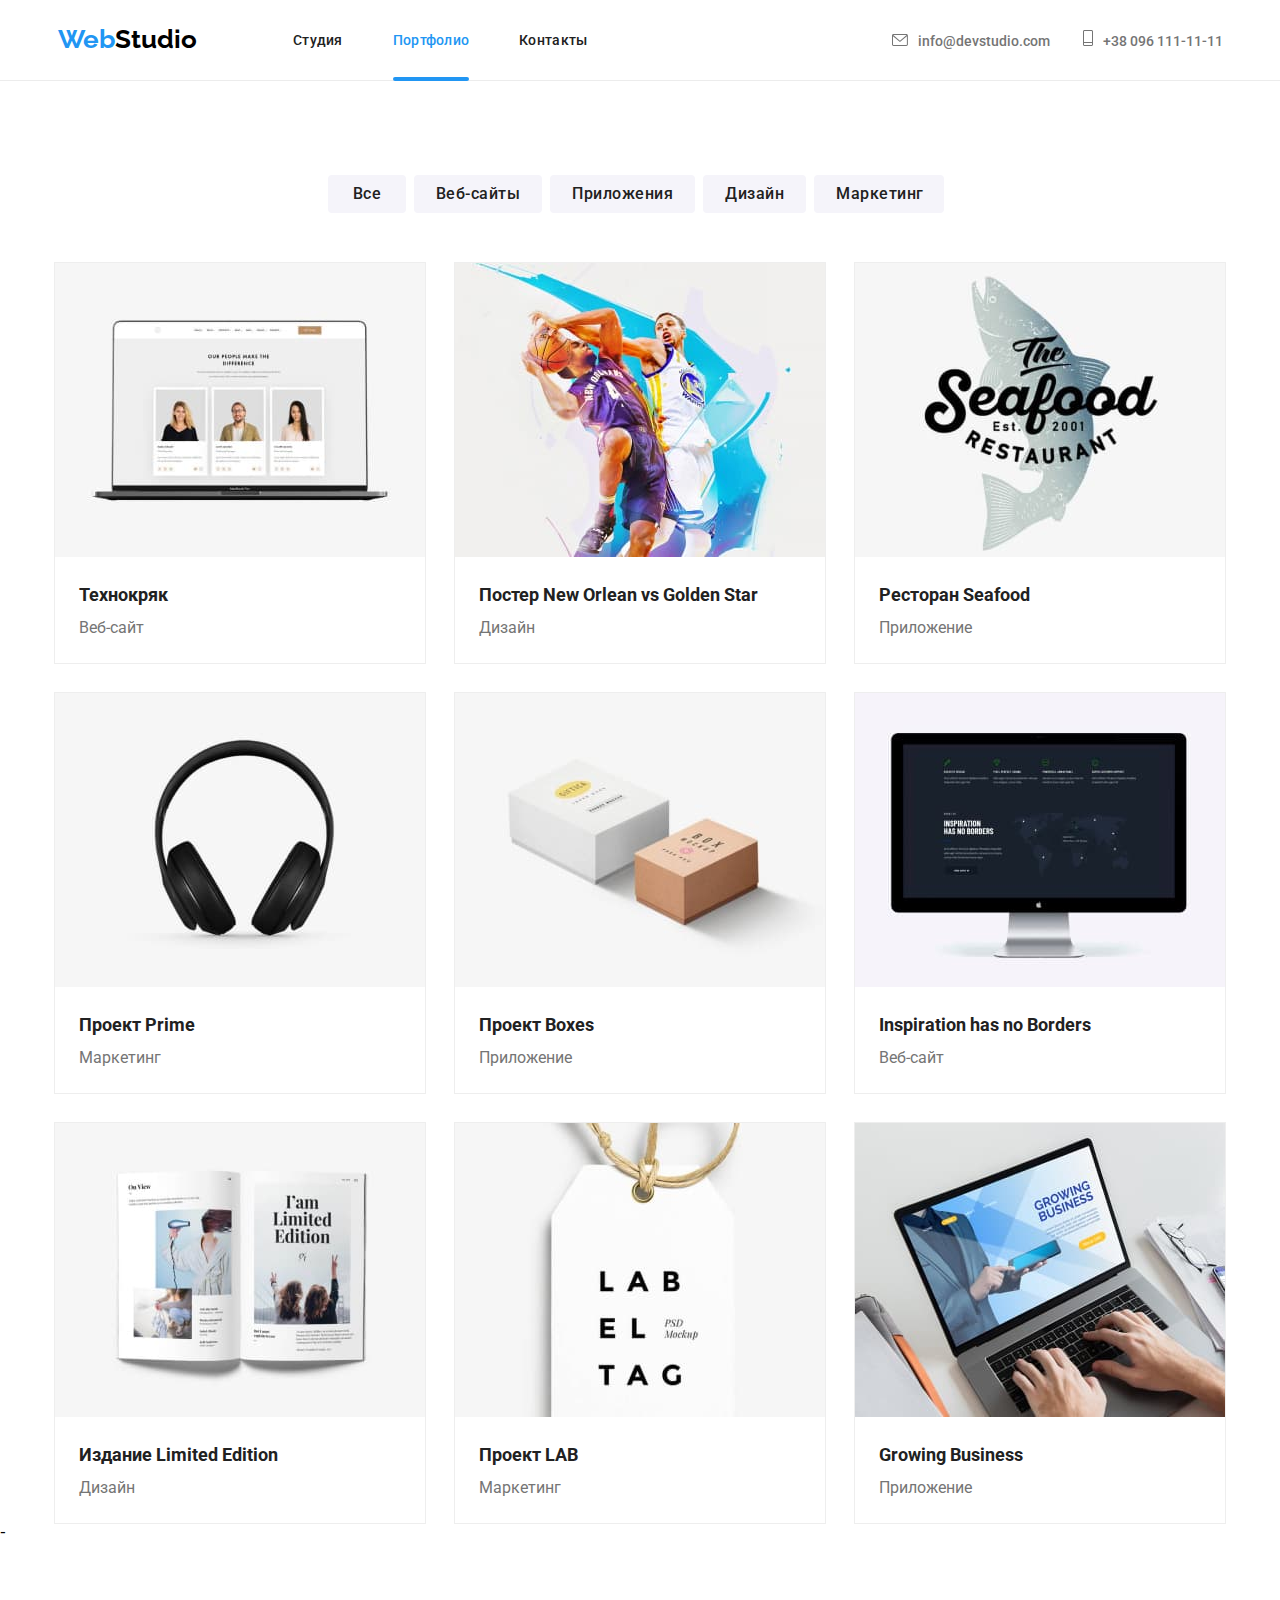
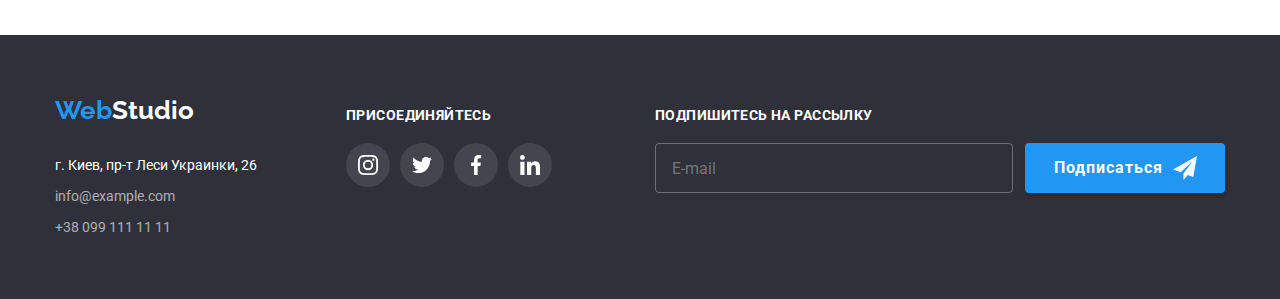
==== commit 84fb51c7: "-" ====
--- a/portfolio.html
+++ b/portfolio.html
@@ -2,8 +2,9 @@
 <html lang="ru">
 <head>
     <meta charset="UTF-8">
-    <meta name="viewport" content="width=device-width, initial-scale=1.0">
-    <title>Веб Студия-Портфолио</title>
+    <!-- для вьюпорта виртуальный(больше) преобразуется в физический (меньший) -->
+    <meta name="viewport" content="width=device-width, initial-scale=1.0"> 
+        <title>Веб Студия-Портфолио</title>
 
 <!-- подключаем шрифты -->
 <link rel="preconnect" href="https://fonts.gstatic.com">
@@ -56,10 +57,9 @@
 <h1 class="visually-hidden">Портфолио</h1>
 
 <section class="portfolio-section">
-   <div class="container"> 
-<h2 class="visually-hidden">Список портфолио</h2>
+     <div class="container">   
+        <h2 class="visually-hidden">Список портфолио</h2>
 <!--заглавие фильтр-->
-
 <!-- !!! задать в спокойном состоянии фон и цвет и hover + focus -->
 <ul class="portfolio-navigation-list">
     <li> <button type="button" class="pbutton all pbtn">Все</button>
@@ -73,7 +73,7 @@
     <li> <button type="button" class="pbutton marketing pbtn">Маркетинг</button>
     </li>
 </ul>
-
+<!-- </div> -->
 <!---Проэкты--> 
 <ul class="projects-section">
     <li class="projects-section-item">
@@ -222,7 +222,7 @@
     </a>
 </li>
 </ul>
-</div> 
+ </div>  -
 </section>
    
  </main>
--- a/css/style.css
+++ b/css/style.css
@@ -120,9 +120,9 @@
 
 .container {
   width: 1200px;
-  margin-left: auto;
-  margin-right: auto;
-  /* margin: 0 auto; */
+  /* margin-left: auto;
+  margin-right: auto; */
+  margin: 0 auto;
   padding-left: 15px;
   padding-right: 15px;
 }
@@ -512,8 +512,8 @@
 
 .portfolio-section {
   box-sizing: border-box;
-  /* width: 1170px;
-  min-height: 1360px; */
+  /* width: 1170px; */
+  min-height: 1360px;
   padding-top: 94px;
   padding-bottom: 94px;
   margin-left: auto;
@@ -594,7 +594,8 @@
 .projects-section li {
   margin-left: 30px;
   margin-bottom: 30px;
-  border: 1px solid #eeeeee;
+  /* border: 1px solid #eeeeee; */
+  outline: 1px solid #eeeeee;
 }
 .container-projects {
   padding-top: 20px;
@@ -778,7 +779,7 @@
   margin-right: auto;
   margin-left: auto;
 }
-.conteiner-clients {
+.container-clients {
   max-width: 1700px;
   height: 182px;
 }
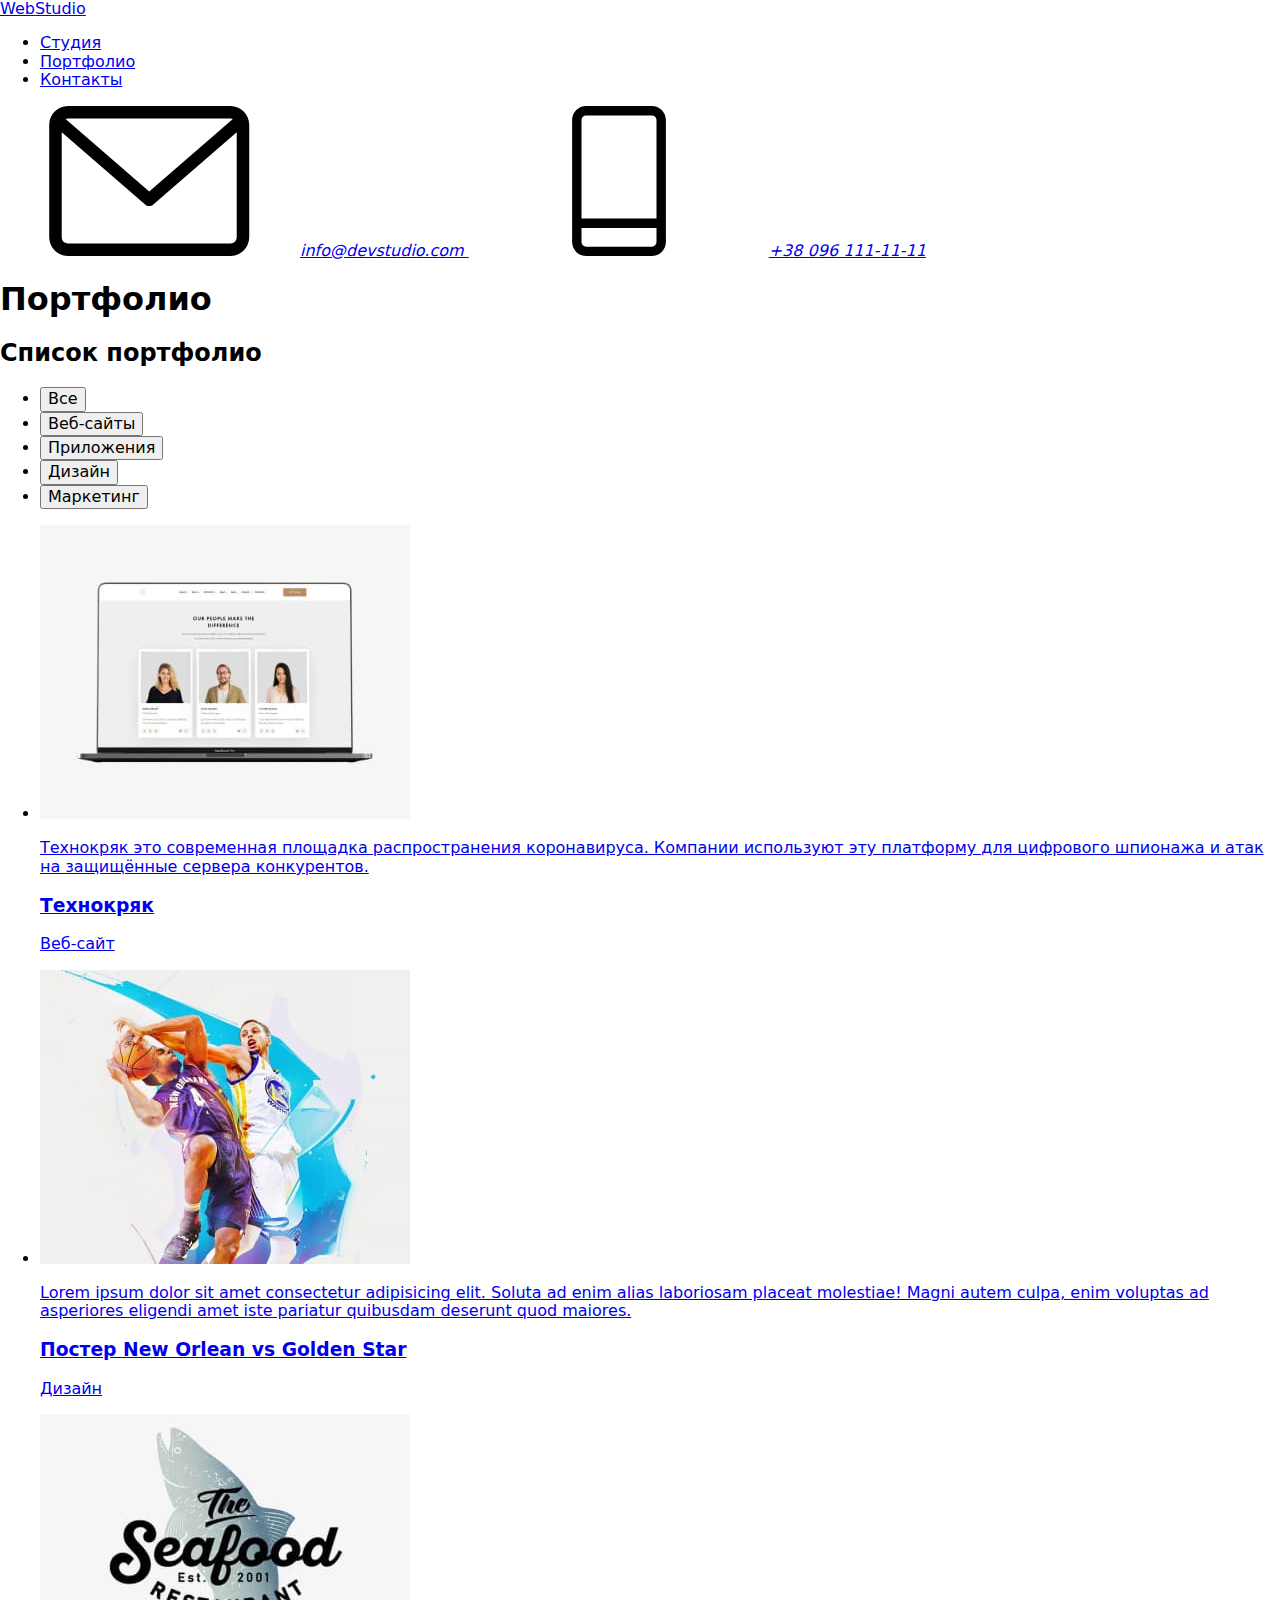
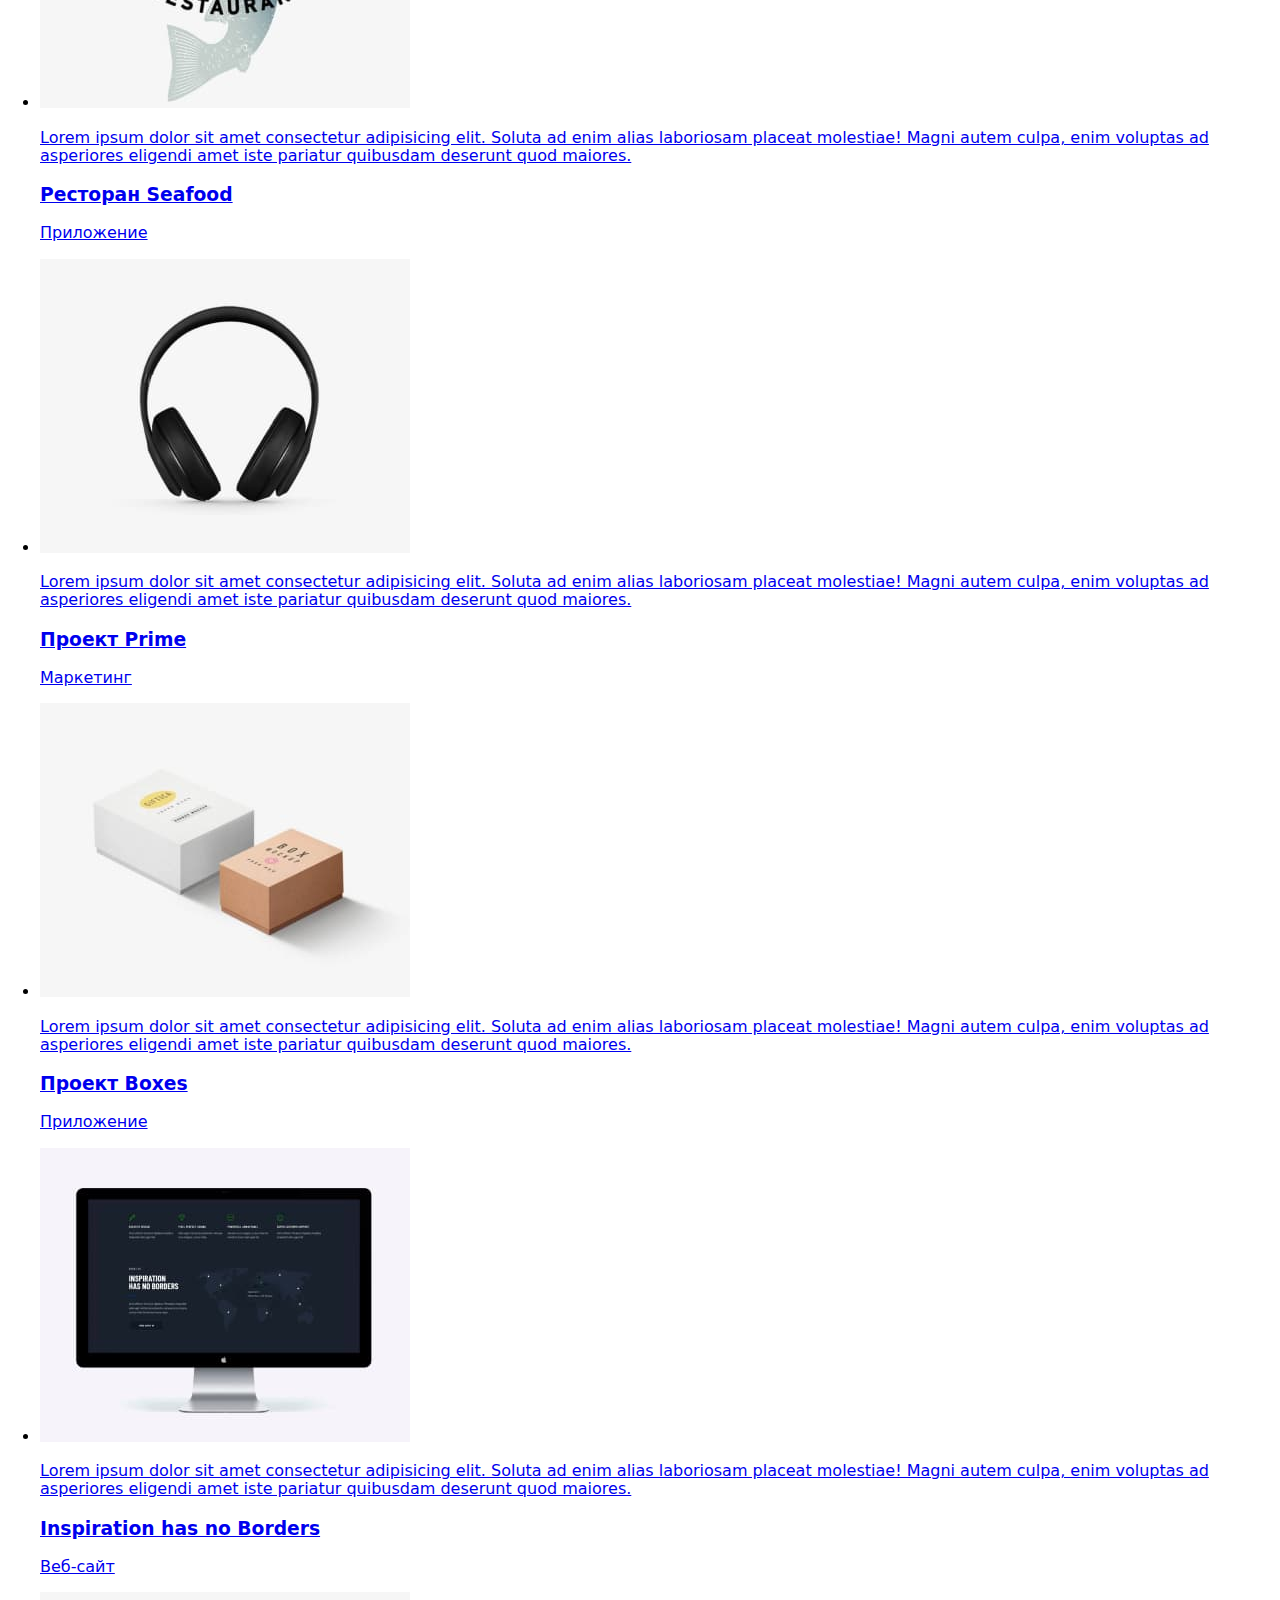
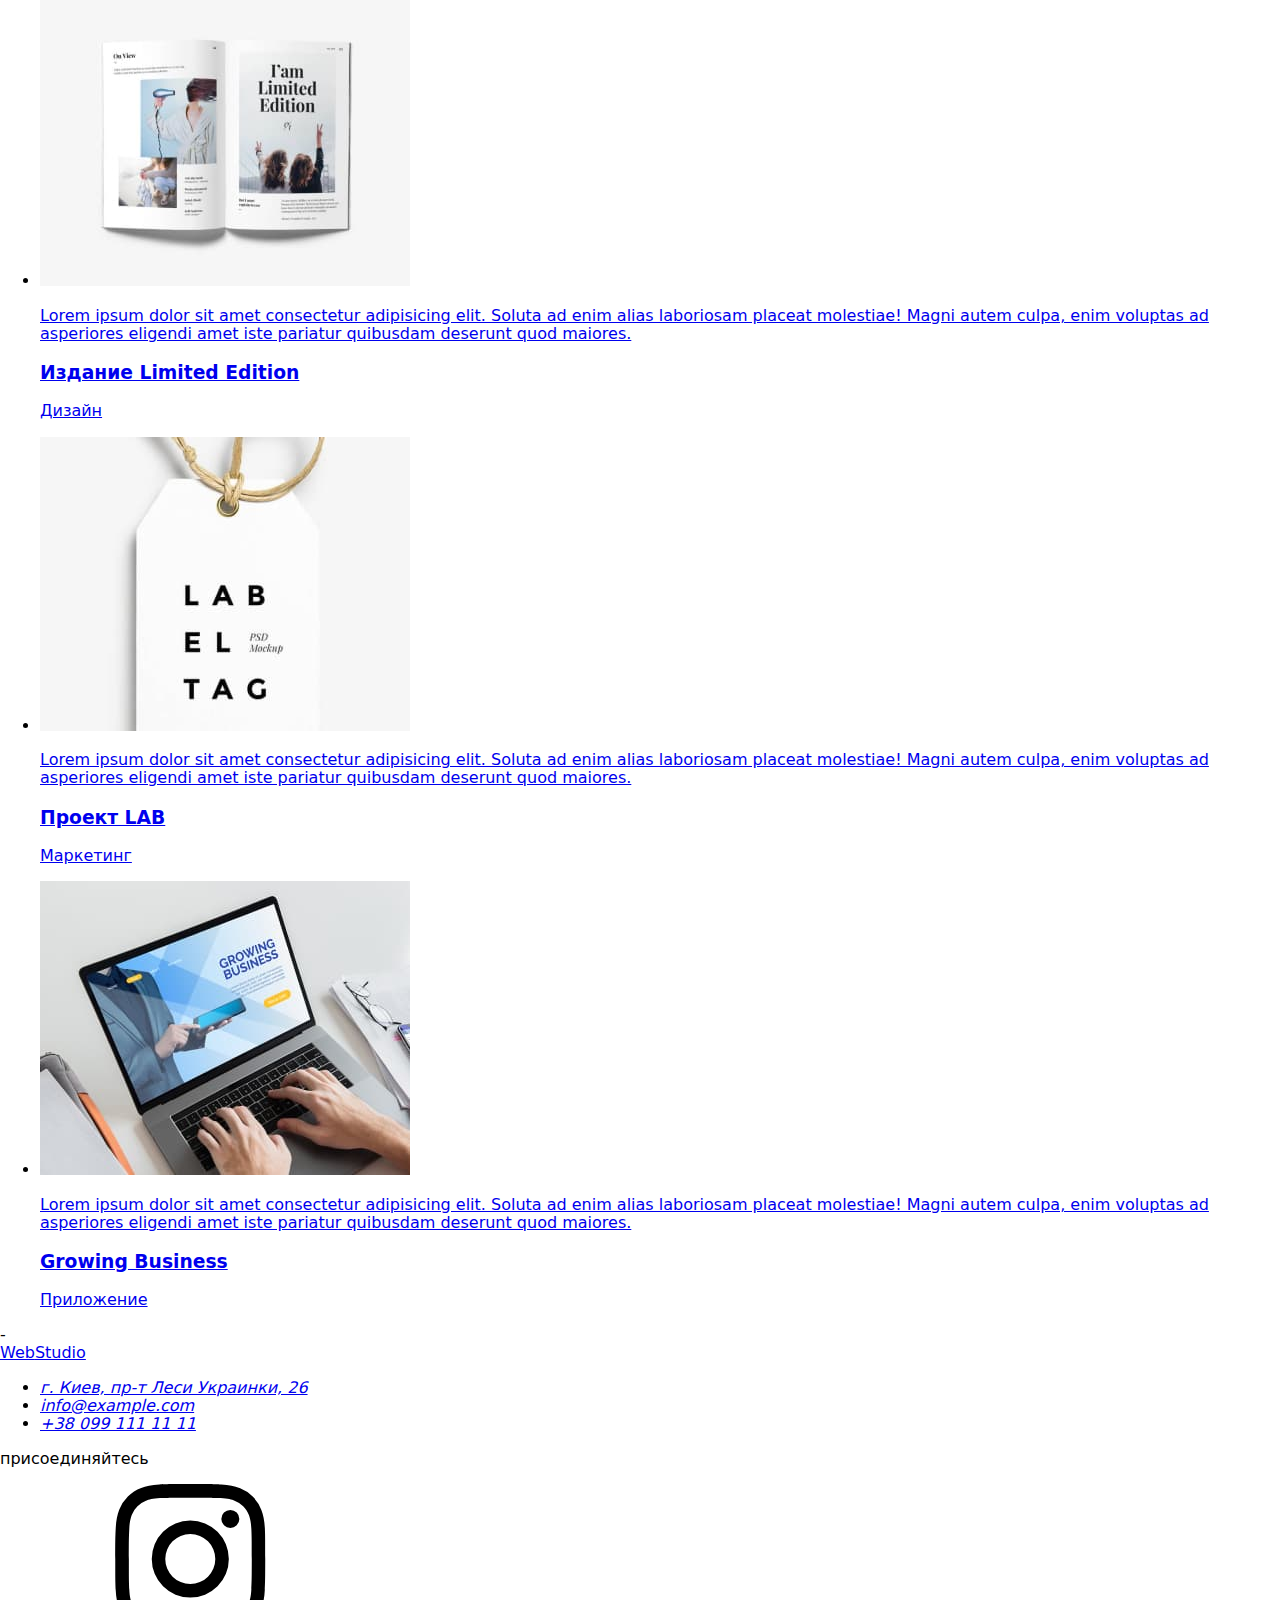
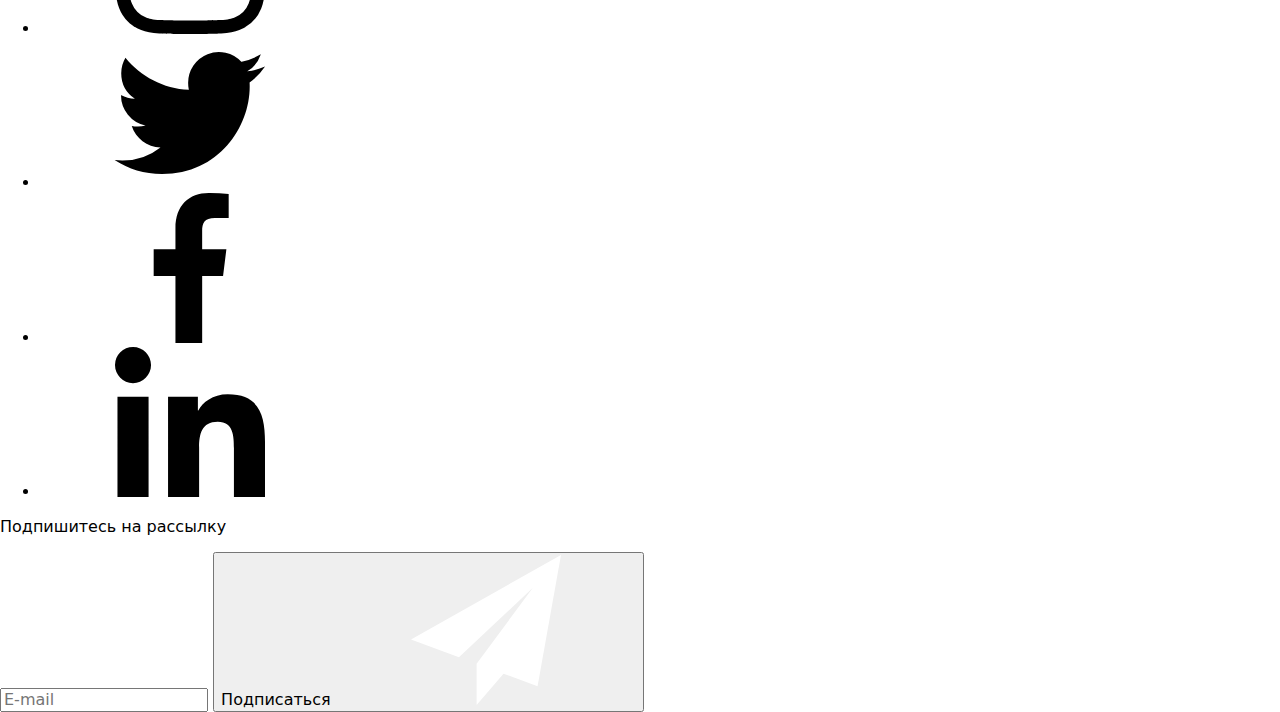
==== commit 04ddebf0: "-" ====
--- a/portfolio.html
+++ b/portfolio.html
@@ -14,7 +14,8 @@
 <!-- подключаем normalize и CSS -->
 <!-- <link rel="stylesheet" href="./css/modern-normalize.css"> -->
 <link rel="stylesheet" href="https://cdnjs.cloudflare.com/ajax/libs/modern-normalize/1.0.0/modern-normalize.min.css">
-<link rel="stylesheet" href="./css/style.css">
+<!-- <link rel="stylesheet" href="./css/style.css"> -->
+<link rel="stylesheet" href="./css/main.min.css">
 
 </head>
 <body>
--- a/css/style.css
+++ b/css/style.css
@@ -338,6 +338,7 @@
   padding: 0px;
   margin-top: 30px;
 }
+
 .features-item-text {
   font-family: var(--maine-font);
   font-style: normal;
@@ -359,6 +360,7 @@
   border-radius: 4px;
   background-color: #f5f4fa;
 }
+
 .features-icon {
   width: 70px;
 }
@@ -801,9 +803,11 @@
   height: 90px;
   margin-top: 50px;
 }
+
 .item-client-icon:not(:last-child) {
   margin-right: 30px;
 }
+
 .link-icon {
   display: flex;
   align-items: center;
@@ -817,6 +821,7 @@
   transition-duration: 250ms;
   transition-timing-function: cubic-bezier(0.4, 0, 0.2, 1);
 }
+
 .logo-1 {
   width: 45px;
   height: 50px;
@@ -1125,6 +1130,7 @@
 }
 /*форма поля ввода*/
 .modal-form {
+  /* position: relative; */
   width: 448px;
   height: 342px;
   margin-top: 12px;
@@ -1163,6 +1169,7 @@
   transition-timing-function: cubic-bezier(0.4, 0, 0.2, 1);
 }
 
+/*выбираем на любом уровне вложености всех последующих соседей ~  */
 .modal-form-input:focus ~ .icon-form {
   fill: var(--input-focus-icon-color);
 
--- a/css/main.min.css
+++ b/css/main.min.css
@@ -0,0 +1 @@
+/* No CSS *//*# sourceMappingURL=main.min.css.map */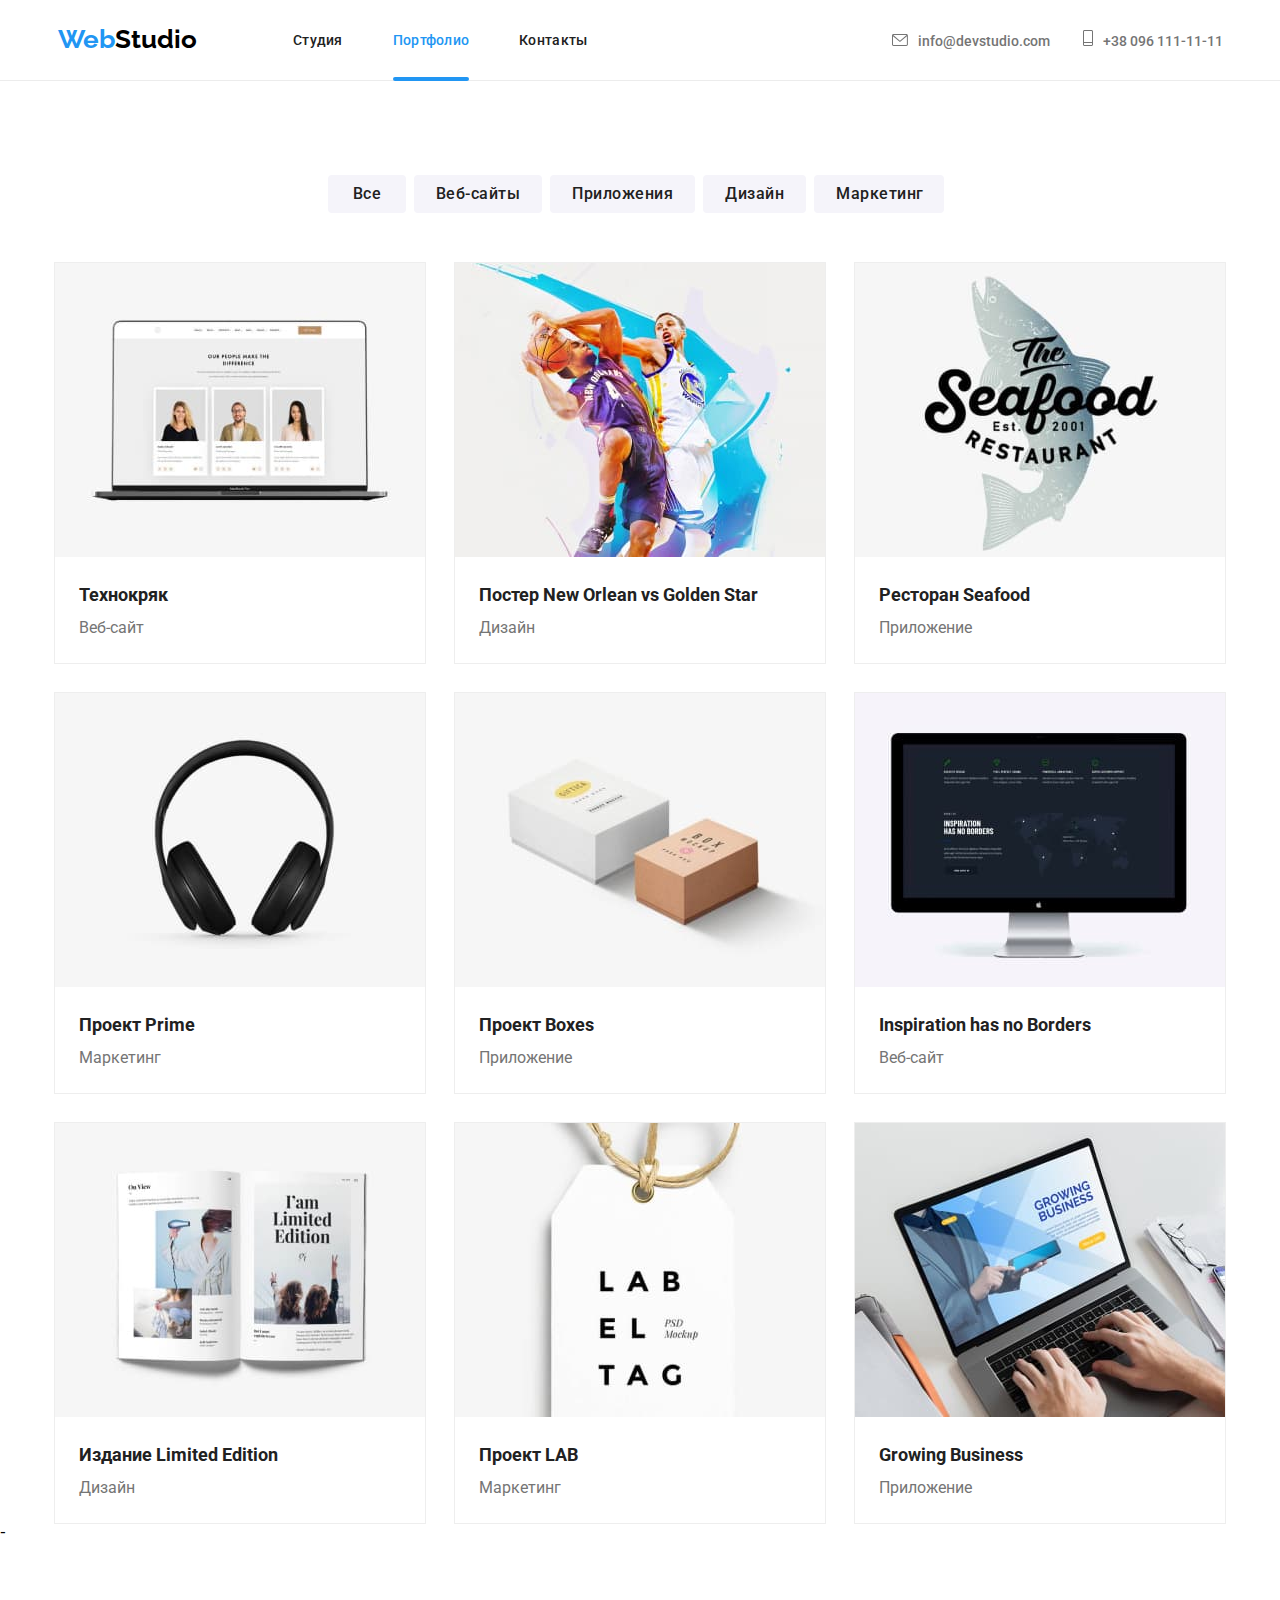
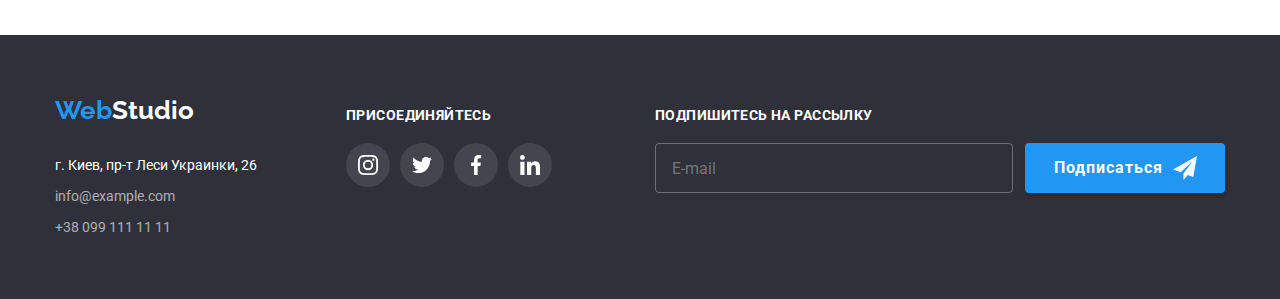
==== commit 65aa6da5: "end" ====
--- a/portfolio.html
+++ b/portfolio.html
@@ -14,9 +14,10 @@
 <!-- подключаем normalize и CSS -->
 <!-- <link rel="stylesheet" href="./css/modern-normalize.css"> -->
 <link rel="stylesheet" href="https://cdnjs.cloudflare.com/ajax/libs/modern-normalize/1.0.0/modern-normalize.min.css">
-<!-- <link rel="stylesheet" href="./css/style.css"> -->
-<link rel="stylesheet" href="./css/main.min.css">
-
+ <!-- <link rel="stylesheet" href="./css/style.css">  -->
+<link rel="stylesheet" href="./css/portfolio.min.css"> 
+
+<!--HEADER -->
 </head>
 <body>
      <header class="header">
@@ -78,7 +79,7 @@
 <!---Проэкты--> 
 <ul class="projects-section">
     <li class="projects-section-item">
-        <a href="#" class="navigation-list-link">
+        <a href="#" class="projects-navigation-list-link">
             <div class="project-card-thumb"> 
                 <img src="images/01technocryak.jpg" alt="Ноутбук с изображением веб сайта" width="370" height="294" >
                 <p class="thumb">
@@ -95,7 +96,7 @@
         </a>
     </li>
     <li class="projects-section-item">
-        <a href="#"  class="navigation-list-link">
+        <a href="#"  class="projects-navigation-list-link">
             <div class="project-card-thumb">
                 <img src="images/02posterneworlean.jpg" alt="Два баскетболиста" width="370" height="294">
                 <p class="thumb">
@@ -111,7 +112,7 @@
         </a>
     </li>
     <li class="projects-section-item">
-        <a href="#"  class="navigation-list-link">
+        <a href="#"  class="projects-navigation-list-link">
             <div class="project-card-thumb">
                 <img src="images/03restaurantseafood.jpg" alt="Рекламный банер ресторана" width="370" height="294">
                 <p class="thumb">
@@ -127,7 +128,7 @@
         </a>
     </li>
     <li class="projects-section-item">
-        <a href="#"  class="navigation-list-link">
+        <a href="#"  class="projects-navigation-list-link">
             <div class="project-card-thumb">
                 <img src="images/04projectprime.jpg" alt="Чёрные наушники" width="370" height="294">
                 <p class="thumb">
@@ -143,7 +144,7 @@
         </a>
     </li>
 <li class="projects-section-item">
-    <a href="#"  class="navigation-list-link">
+    <a href="#"  class="projects-navigation-list-link">
         <div class="project-card-thumb">
             <img src="images/05projectboxes.jpg" alt="Две коробки белая и коричневая" width="370" height="294">
             <p class="thumb">
@@ -159,7 +160,7 @@
     </a>
 </li>
 <li class="projects-section-item">
-    <a href="#"  class="navigation-list-link">
+    <a href="#"  class="projects-navigation-list-link">
         <div class="project-card-thumb">
             <img src="images/06inspiration.jpg" alt="Монитор с изображением" width="370" height="294">
             <p class="thumb">
@@ -175,7 +176,7 @@
     </a>
 </li>
 <li class="projects-section-item">
-    <a href="#"  class="navigation-list-link">
+    <a href="#"  class="projects-navigation-list-link">
         <div class="project-card-thumb">
             <img src="images/07publishlimitededition.jpg" alt="Открытая книга" width="370" height="294">
             <p class="thumb">
@@ -191,7 +192,7 @@
     </a>
 </li>
 <li class="projects-section-item">
-    <a href="#"  class="navigation-list-link">
+    <a href="#"  class="projects-navigation-list-link">
         <div class="project-card-thumb">
             <img src="images/08projectlab.jpg" alt="Белая этикетка с надписью LAB EL TAG" width="370" height="294">
             <p class="thumb">
@@ -207,7 +208,7 @@
     </a>
 </li>
 <li class="projects-section-item">
-    <a href="#"  class="navigation-list-link">
+    <a href="#"  class="projects-navigation-list-link">
         <div class="project-card-thumb">
             <img src="images/09growingbusiness.jpg" alt="Ноутбук на рабочем столе с открытым приложением" width="370" height="294">
             <p class="thumb">
@@ -287,7 +288,7 @@
 
             </ul>
         </div>
-        <!--Подпишитесь на рассылку Подвал-->
+        <!--Подвал - Подпишитесь на рассылку -->
         <div class="subscribe">
             <p class="subscribe-text">Подпишитесь на рассылку</p>
             <form action="" class="subscribe-form">
--- a/css/portfolio.min.css
+++ b/css/portfolio.min.css
@@ -0,0 +1,2 @@
+* *,*::before,*::after{-webkit-box-sizing:border-box;box-sizing:border-box}:root{--maine-font: Roboto, sans-serif;--secondary-font: Raleway, sans-serif;--accent-color: #2196f3;--main-color-text: #212121;--second-color-text: #757575;--separatory-line: #ececec;--social-icon: #afb1b8;--icon-link-color: #afb1b8;--close-color: rgba(0, 0, 0, 0.1);--hero-background-color: #c4c4c4;--hero-text-color: #fff;--hero-button-text-color: #ffffff;--backdrop-color: rgba(0, 0, 0, 0.5);--portfolio-button-bgcolor-active: #2196f3;--text-lable: #757575;--modal-form-input-border-color: rgba(33, 33, 33, 0.2);--commits-placeholder: rgba(117, 117, 117, 0.5);--input-icon-color: #212121;--input-focus-icon-color: #2196f3;--checkbox-border: #212121;--modal--button-hover: #188ce8;--social-ico-acent: #fff;--footer-bgcolor: #2f303a;--logo-text-color: #fff;--footer-text-color: #ffffff;--footer-address-contact: rgba(255, 255, 255, 0.6);--logo-text-color-10p: rgba(255, 255, 255, 0.1);--subscribe-button-color: #2196f3;--subscribe-button-text: #fff;--button-shadow-box: rgba(0, 0, 0, 0.15);--input-border: rgba(255, 255, 255, 0.3);--footer-input-user-text: #fff;--portfolio-button-text-active-color: #fff;--thumb-text-color: #fff;--thumb-background-color: rgba(33, 150, 243, 0.9)}.visually-hidden{position:absolute;width:1px;height:1px;margin:-1px;border:0;padding:0;white-space:nowrap;-webkit-clip-path:inset(100%);clip-path:inset(100%);clip:rect(0 0 0 0);overflow:hidden}h1,h2,h3,h4,h5,h6,p{margin:0}ul,ol{margin:0;padding:0}img{display:block}.address{font-style:normal}a{text-decoration:none}ul{list-style:none}.container{width:1200px;margin:0 auto;padding-left:15px;padding-right:15px}.container-logo{display:inline-block;min-width:145px;margin-right:93px;text-align:center}.header-logo-web{font-family:var(--secondary-font);font-style:normal;font-weight:bold;font-size:26px;line-height:31px;color:var(--accent-color)}.header-logo-studio{font-family:var(--secondary-font);font-style:normal;font-weight:bold;font-size:26px;line-height:31px;color:#000000}.header{border-bottom:1px solid var(--separatory-line);max-width:1600px;margin-left:auto;margin-right:auto}.header .container{display:-webkit-box;display:-ms-flexbox;display:flex;-webkit-box-align:center;-ms-flex-align:center;align-items:center;-webkit-box-sizing:border-box;box-sizing:border-box;background-color:#fff}.header-email-link{text-decoration:none;font-family:var(--maine-font);font-style:normal;font-weight:500;font-size:14px;line-height:16px;color:var(--second-color-text);margin-right:30px}.header-tel-link{text-decoration:none;font-family:var(--maine-font);font-style:normal;font-weight:500;font-size:14px;line-height:16px;color:var(--second-color-text)}.header-email-link:hover,.header-tel-link:hover,.header-email-link:focus,.header-tel-link:focus{text-decoration:none;font-family:var(--maine-font);font-style:normal;font-weight:500;font-size:14px;line-height:16px;color:var(--accent-color);-webkit-transition:color 250ms cubic-bezier(0.4, 0, 0.2, 1);transition:color 250ms cubic-bezier(0.4, 0, 0.2, 1)}.ico-mail{width:16px;height:12px;margin-right:10px;fill:currentColor}.ico-tel{width:10px;height:16px;margin-right:10px;fill:currentColor;text-align:center}.navigation{font-family:var(--maine-font);font-weight:500;font-size:14px;line-height:1.143;letter-spacing:0.02em;color:var(--main-color-text);width:294px;display:block;margin-right:305px}.navigation-list{list-style:none;font-family:var(--maine-font);font-style:normal;font-weight:500;font-size:14px;line-height:1.142;padding-left:0;display:-webkit-box;display:-ms-flexbox;display:flex}.navigation-list-item:not(:last-child){margin-right:50px}.navigation-list-item{position:relative;padding:32px 0 32px 0}.accent{color:var(--accent-color)}.accent::after{content:"";position:absolute;left:0;bottom:0;-webkit-transform:translateY(1px);transform:translateY(1px);display:block;width:100%;height:4px;background-color:var(--accent-color);border-radius:8px}.navigation-link::after{content:"";position:absolute;left:0;bottom:0;-webkit-transform:translateY(1px) scaleX(0);transform:translateY(1px) scaleX(0);-webkit-transition:-webkit-transform 250ms cubic-bezier(0.4, 0, 0.2, 1);transition:-webkit-transform 250ms cubic-bezier(0.4, 0, 0.2, 1);transition:transform 250ms cubic-bezier(0.4, 0, 0.2, 1);transition:transform 250ms cubic-bezier(0.4, 0, 0.2, 1), -webkit-transform 250ms cubic-bezier(0.4, 0, 0.2, 1);display:block;width:100%;height:4px;background-color:var(--accent-color);border-radius:2px}.navigation-link:hover::after,.navigation-link:focus::after{-webkit-transform:translateY(1px) scaleX(1);transform:translateY(1px) scaleX(1)}.navigation-link:hover,.navigation-link:focus{color:var(--accent-color)}.header-navigation-list-link,.projects-navigation-list-link{text-decoration:none;color:var(--main-color-text);display:block}.header-navigation-list-link:hover,.header-navigation-list-link:focus{color:var(--accent-color)}.curentpage{color:var(--accent-color)}.portfolio-section{-webkit-box-sizing:border-box;box-sizing:border-box;min-height:1360px;padding-top:94px;padding-bottom:94px;margin-left:auto;margin-right:auto}.portfolio-navigation-list{display:-webkit-box;display:-ms-flexbox;display:flex;list-style:none;-webkit-box-pack:center;-ms-flex-pack:center;justify-content:center;margin-bottom:50px}.pbtn{font-family:var(--maine-font);font-weight:500;font-size:16px;line-height:1.625;letter-spacing:0.03em;border:none;border-radius:4px;color:var(--main-color-text);background-color:#f5f4fa;padding-top:6px;padding-right:22px;padding-bottom:6px;padding-left:22px}.pbtn:hover,.pbtn:focus{background-color:var(--accent-color);border:none;border-radius:4px;font-style:normal;font-weight:500;font-size:16px;line-height:1.625;color:#fff;-webkit-box-shadow:0px 3px 1px rgba(0,0,0,0.1),0px 1px 2px rgba(0,0,0,0.08),0px 2px 2px rgba(0,0,0,0.12);box-shadow:0px 3px 1px rgba(0,0,0,0.1),0px 1px 2px rgba(0,0,0,0.08),0px 2px 2px rgba(0,0,0,0.12)}.all{width:78px}.web-site{min-width:128px}.application{width:145px}.design{width:103px}.marketing{width:130px}.pbutton{margin-right:8px;min-height:38px;cursor:pointer}.projects-section{display:-webkit-box;display:-ms-flexbox;display:flex;-ms-flex-wrap:wrap;flex-wrap:wrap;margin-left:-30px;margin-bottom:-30px}.projects-section li{margin-left:30px;margin-bottom:30px;outline:1px solid #eeeeee}.container-projects{padding-top:20px;padding-left:24px;padding-bottom:20px}.projects-navigation-list-link:hover,.projects-navigation-list-link:focus{-webkit-box-shadow:0px 1px 1px rgba(0,0,0,0.12),0px 4px 4px rgba(0,0,0,0.06),1px 4px 6px rgba(0,0,0,0.16);box-shadow:0px 1px 1px rgba(0,0,0,0.12),0px 4px 4px rgba(0,0,0,0.06),1px 4px 6px rgba(0,0,0,0.16)}.projects-navigation-list-link:hover .thumb,.projects-navigation-list-link:focus .thumb{-webkit-transform:translateY(0);transform:translateY(0);width:100%;height:100%}.project-card-thumb{position:relative;overflow:hidden}.thumb{position:absolute;left:0;top:0;width:100%;height:100%;font-family:var(--maine-font);font-style:normal;font-weight:normal;font-size:18px;line-height:1.555;letter-spacing:0.03em;color:var(--thumb-text-color);background-color:var(--thumb-background-color);padding:63px 24px;cursor:default;-webkit-transform:translateY(100%);transform:translateY(100%);-webkit-transition:-webkit-transform 250ms cubic-bezier(0.4, 0, 0.2, 1);transition:-webkit-transform 250ms cubic-bezier(0.4, 0, 0.2, 1);transition:transform 250ms cubic-bezier(0.4, 0, 0.2, 1);transition:transform 250ms cubic-bezier(0.4, 0, 0.2, 1), -webkit-transform 250ms cubic-bezier(0.4, 0, 0.2, 1)}.portfolio-card-head{font-family:var(--maine-font);font-style:normal;font-weight:700;font-size:18px;line-height:36px;color:var(--main-color-text)}.portfolio-card-text{font-family:var(--maine-font);font-style:normal;font-weight:normal;font-size:16px;line-height:30px;color:var(--second-color-text)}.footer{font-family:var(--secondary-font);font-style:normal;font-weight:bold;font-size:26px;line-height:31px;background-color:#2f303a;padding-top:60px;padding-bottom:60px}.footer-logo-web{color:var(--accent-color)}.footer-logo-studio{color:var(--footer-text-color)}.footer-address-list{list-style:none;margin-top:20px}.footer-address-location-link{font-family:var(--maine-font);font-style:normal;font-weight:normal;font-size:14px;line-height:24px;color:var(--footer-text-color)}.footer-address-contact-link{font-family:var(--maine-font);font-style:normal;font-weight:normal;font-size:14px;line-height:24px;color:var(--footer-text-color);opacity:0.6}.address{font-style:normal}.contaсt-navigation{margin-right:70px;width:231px}.flex{display:-webkit-box;display:-ms-flexbox;display:flex}.social{padding-top:12px}.slogan{font-family:var(--maine-font);font-style:normal;font-weight:bold;font-size:14px;line-height:1.142;letter-spacing:0.03em;text-transform:uppercase;color:#fff}.connect-list{display:-webkit-box;display:-ms-flexbox;display:flex;-webkit-box-align:center;-ms-flex-align:center;align-items:center;-webkit-box-pack:center;-ms-flex-pack:center;justify-content:center;margin-top:20px}.connect-item{margin-right:10px}.connect-link{display:-webkit-box;display:-ms-flexbox;display:flex;-webkit-box-align:center;-ms-flex-align:center;align-items:center;-webkit-box-pack:center;-ms-flex-pack:center;justify-content:center;width:44px;height:44px;border-radius:50%;background-color:var(--logo-text-color-10p);color:var(--logo-text-color);-webkit-transition-property:background-color;transition-property:background-color;-webkit-transition-duration:250ms;transition-duration:250ms;-webkit-transition-timing-function:cubic-bezier(0.4, 0, 0.2, 1);transition-timing-function:cubic-bezier(0.4, 0, 0.2, 1)}.connect-icon{width:20px;height:20px;fill:currentColor}.connect-link:hover,.connect-link:focus{border-radius:50%;background-color:var(--accent-color)}.subscribe{width:570px;height:86px;padding-top:12px;margin-left:93px}.subscribe-text{font-family:var(--maine-font);font-style:normal;font-weight:bold;font-size:14px;line-height:1.142;letter-spacing:0.03em;text-transform:uppercase;color:var(--logo-text-color)}.subscribe-form{display:-webkit-box;display:-ms-flexbox;display:flex}.subscribe-button{display:-webkit-box;display:-ms-flexbox;display:flex;-webkit-box-align:center;-ms-flex-align:center;align-items:center;width:200px;height:50px;margin-top:20px;margin-left:12px;padding-left:29px;padding-right:28px;border:none;border-radius:4px;background-color:var(--subscribe-button-color);-webkit-box-shadow:0px 4px 4px var(--button-shadow-box);box-shadow:0px 4px 4px var(--button-shadow-box)}.subscribe-button:focus{outline:2px solid black}.footer-input{width:358px;height:50px;margin-top:20px;padding-left:16px;font-family:var(--maine-font);font-style:normal;font-weight:normal;font-size:16px;line-height:20px;border:1px solid var(--input-border);border-radius:4px;background-color:transparent;color:var(--footer-input-user-text)}.subscribe-button-text{font-family:var(--maine-font);font-style:normal;font-weight:bold;font-size:16px;line-height:1.875;letter-spacing:0.06em;color:var(--subscribe-button-text)}.subscribe-button-icon{width:24px;height:24px;margin-left:10px}
+/*# sourceMappingURL=portfolio.min.css.map */